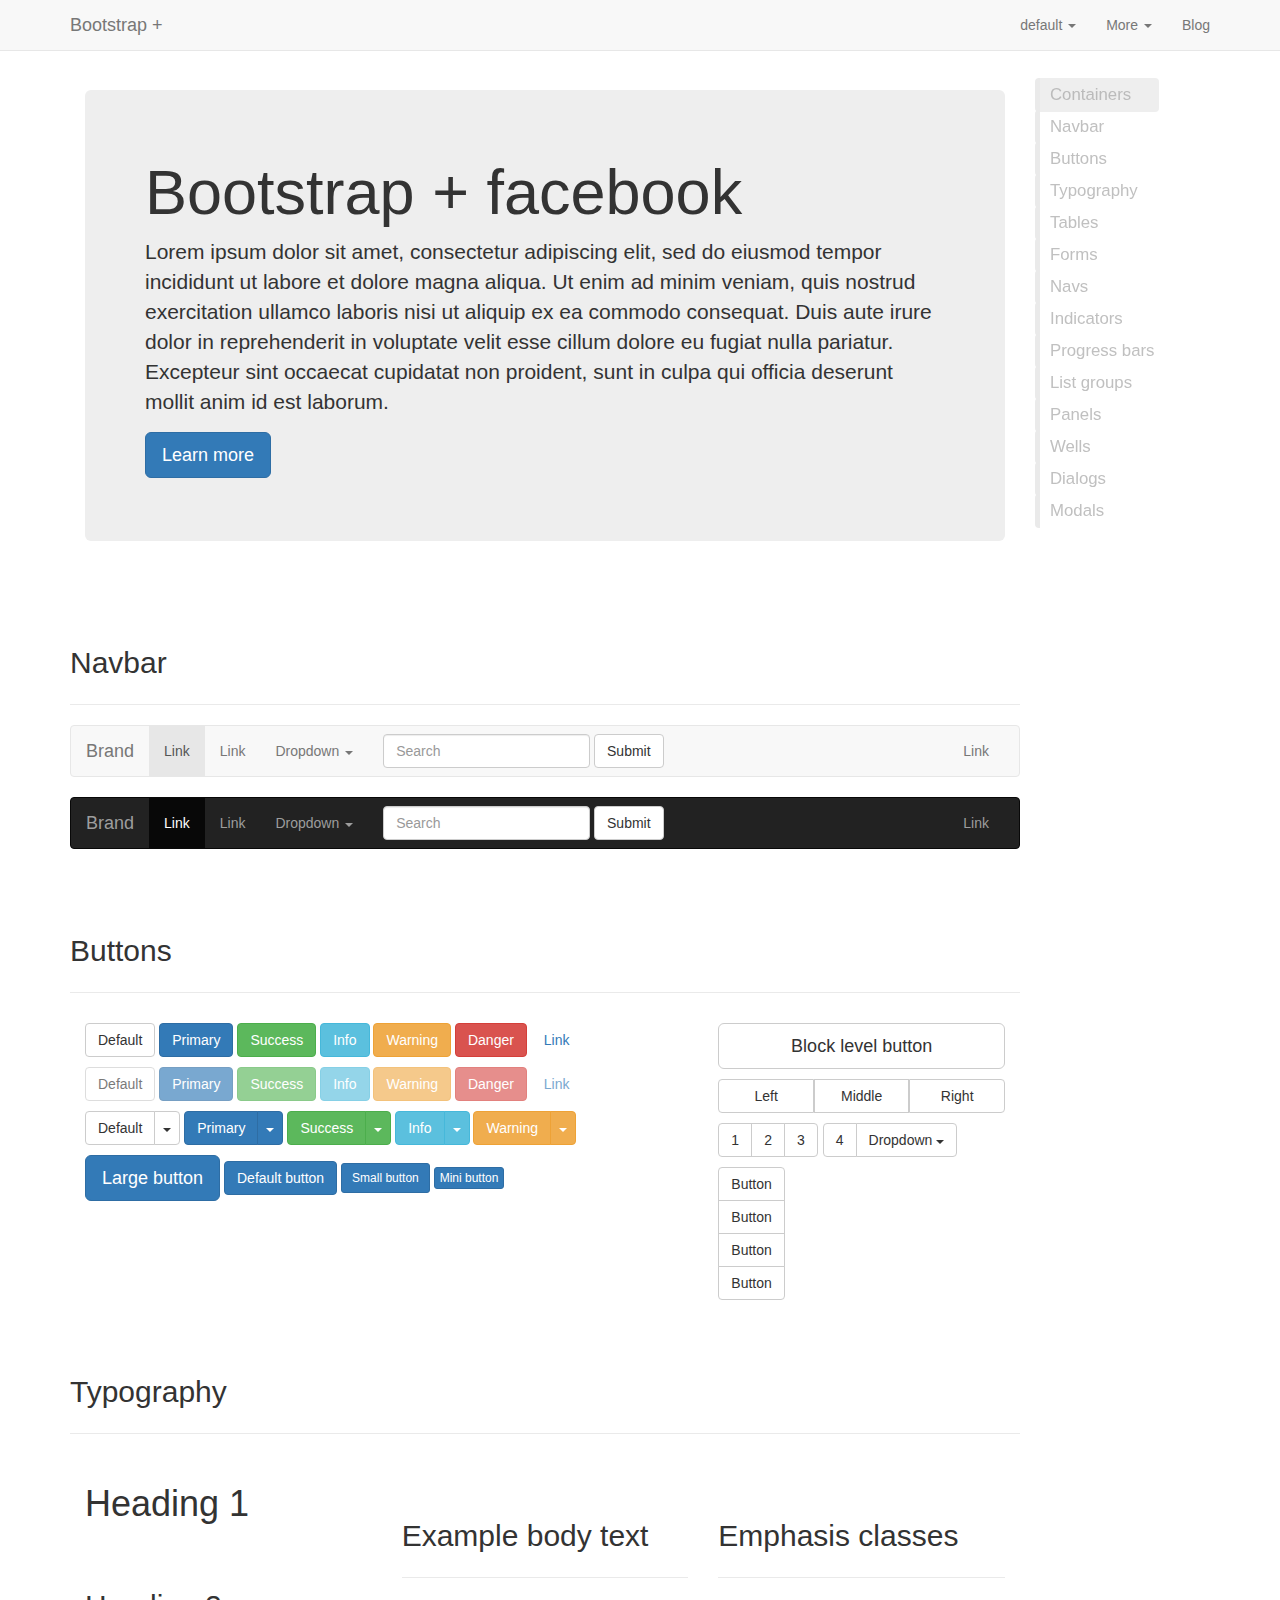
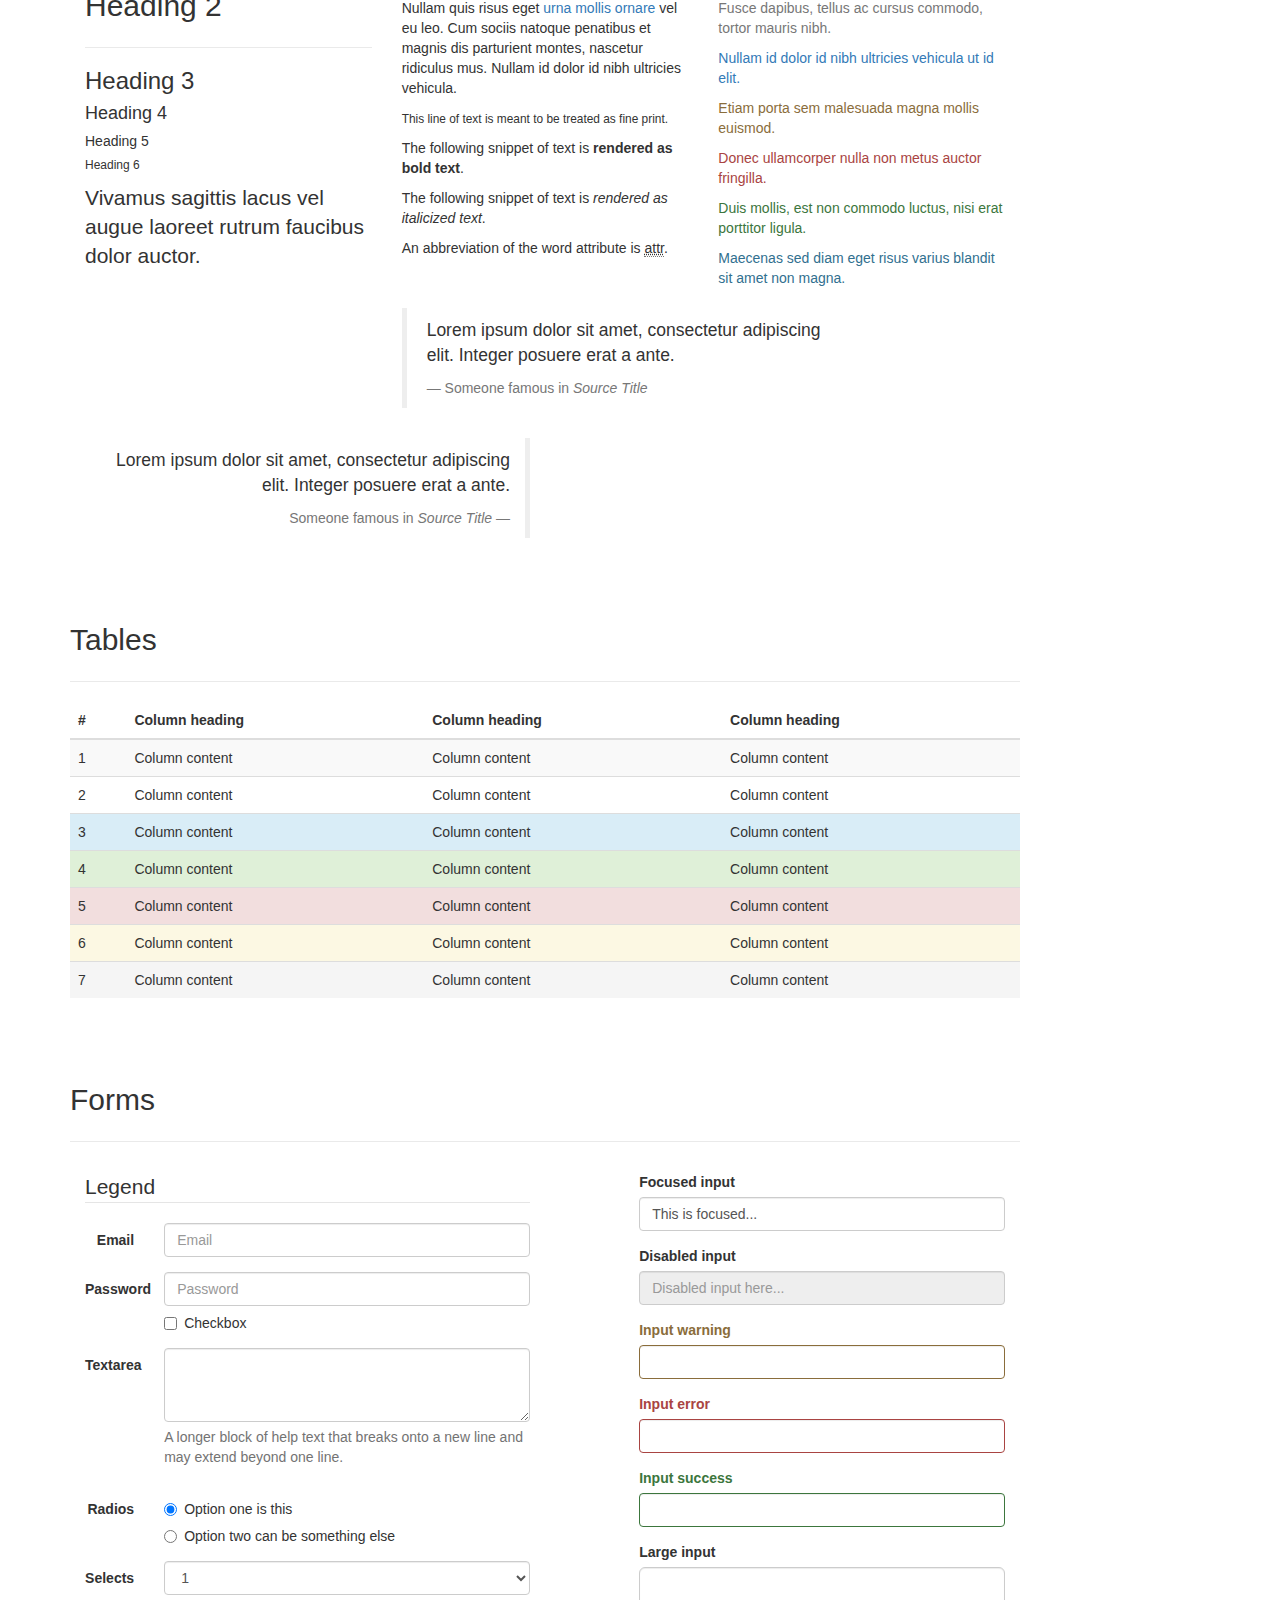
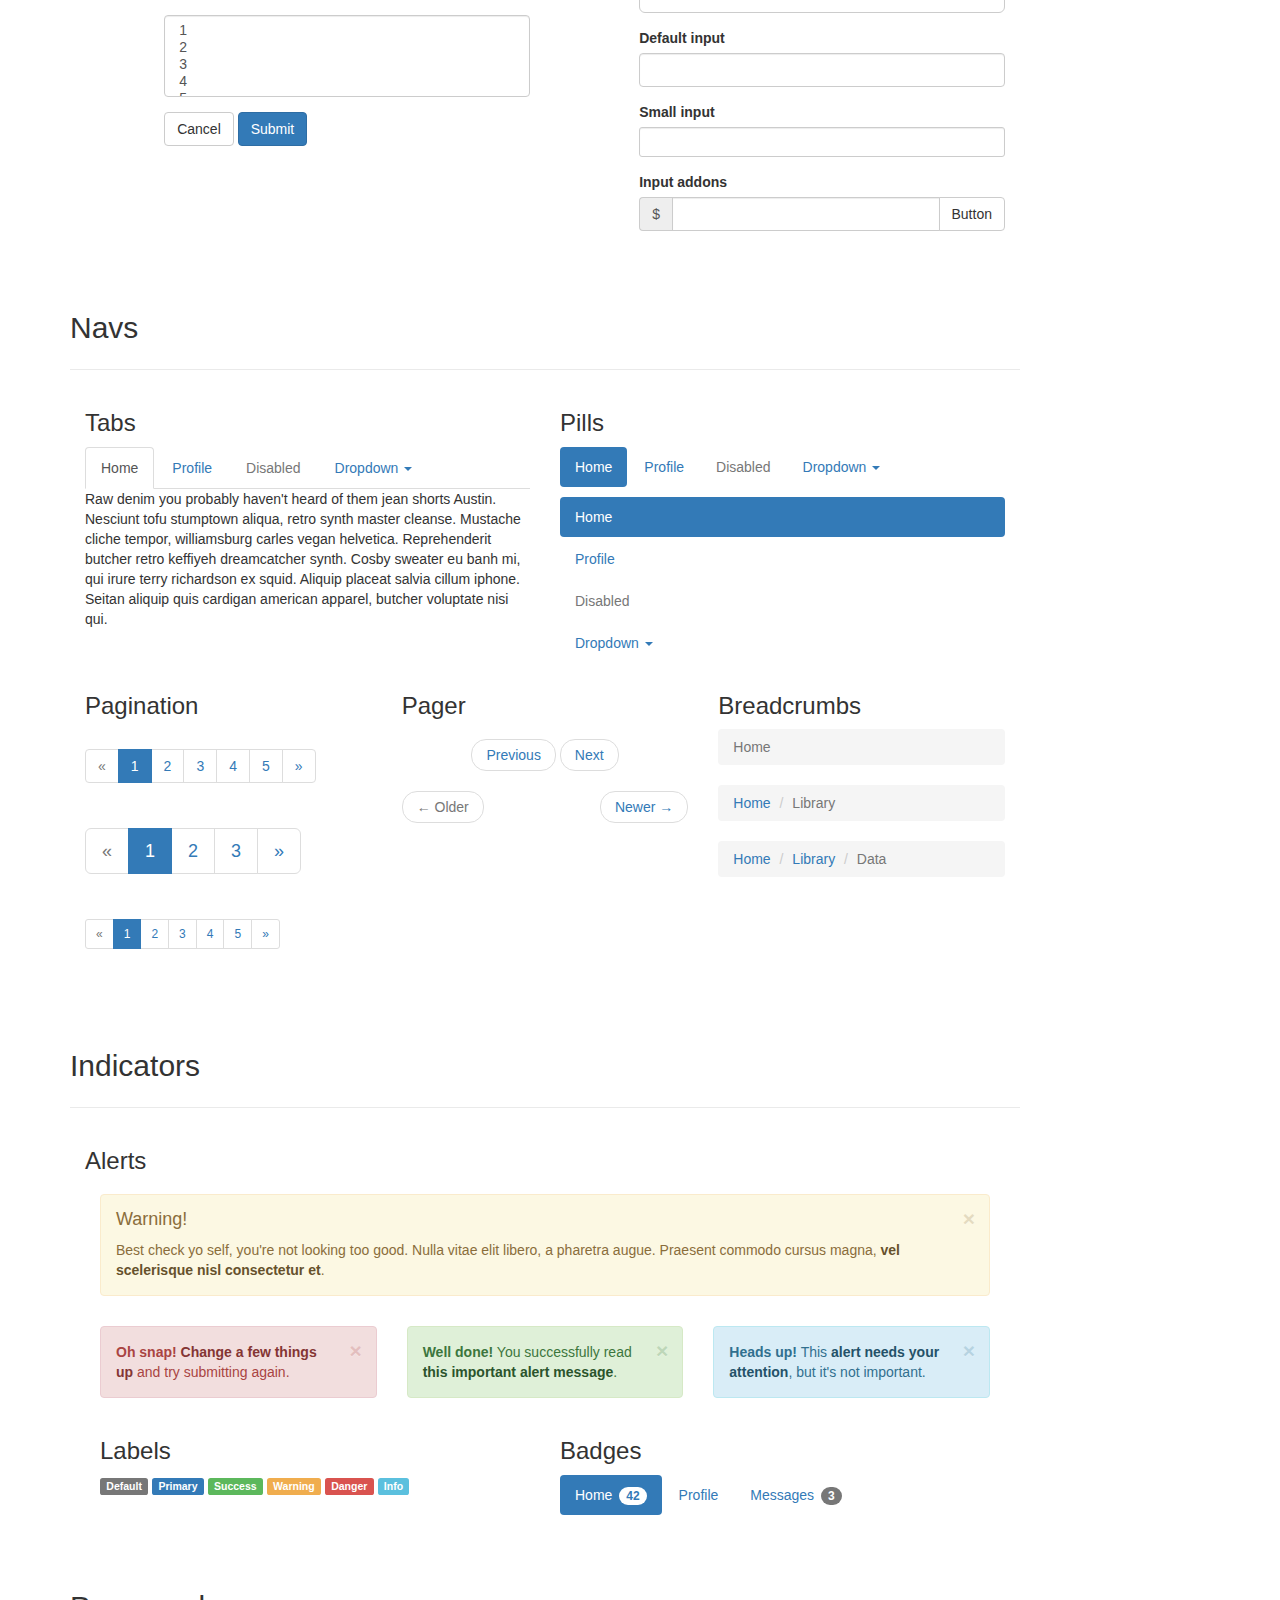
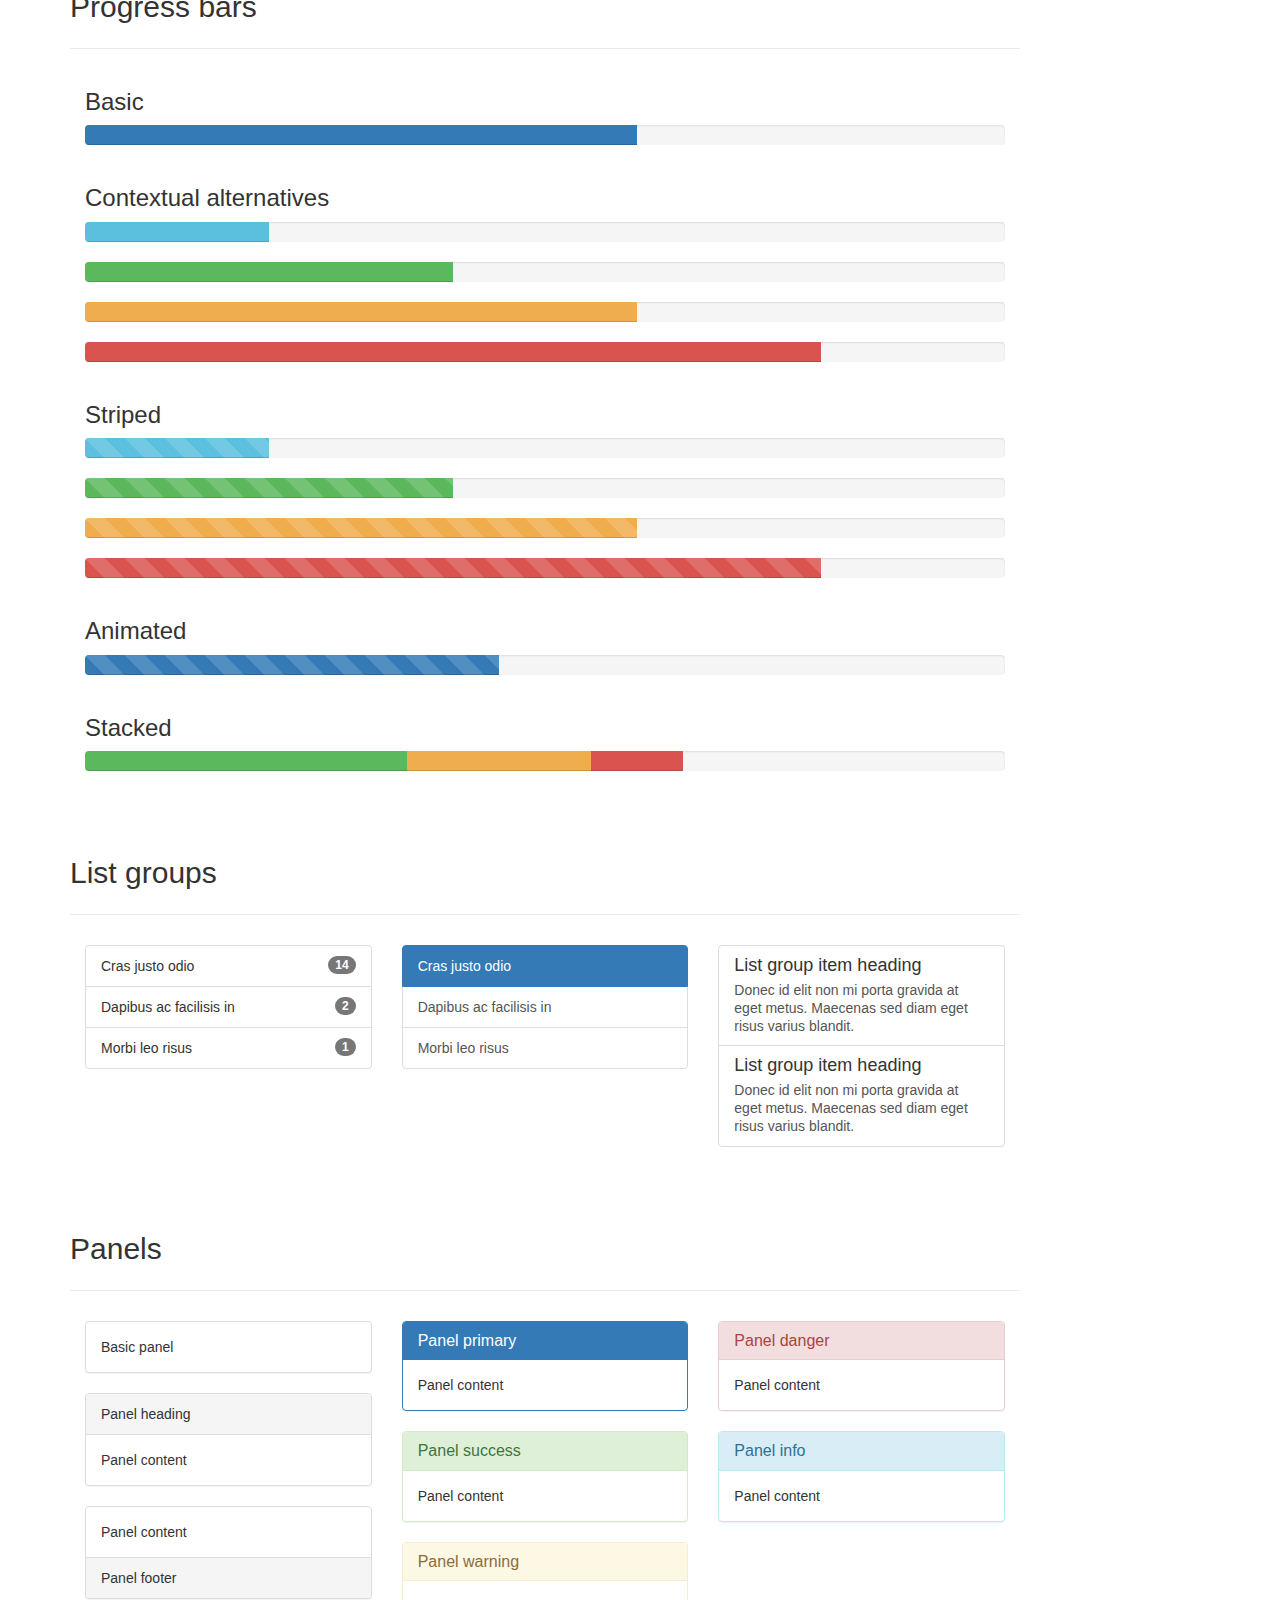
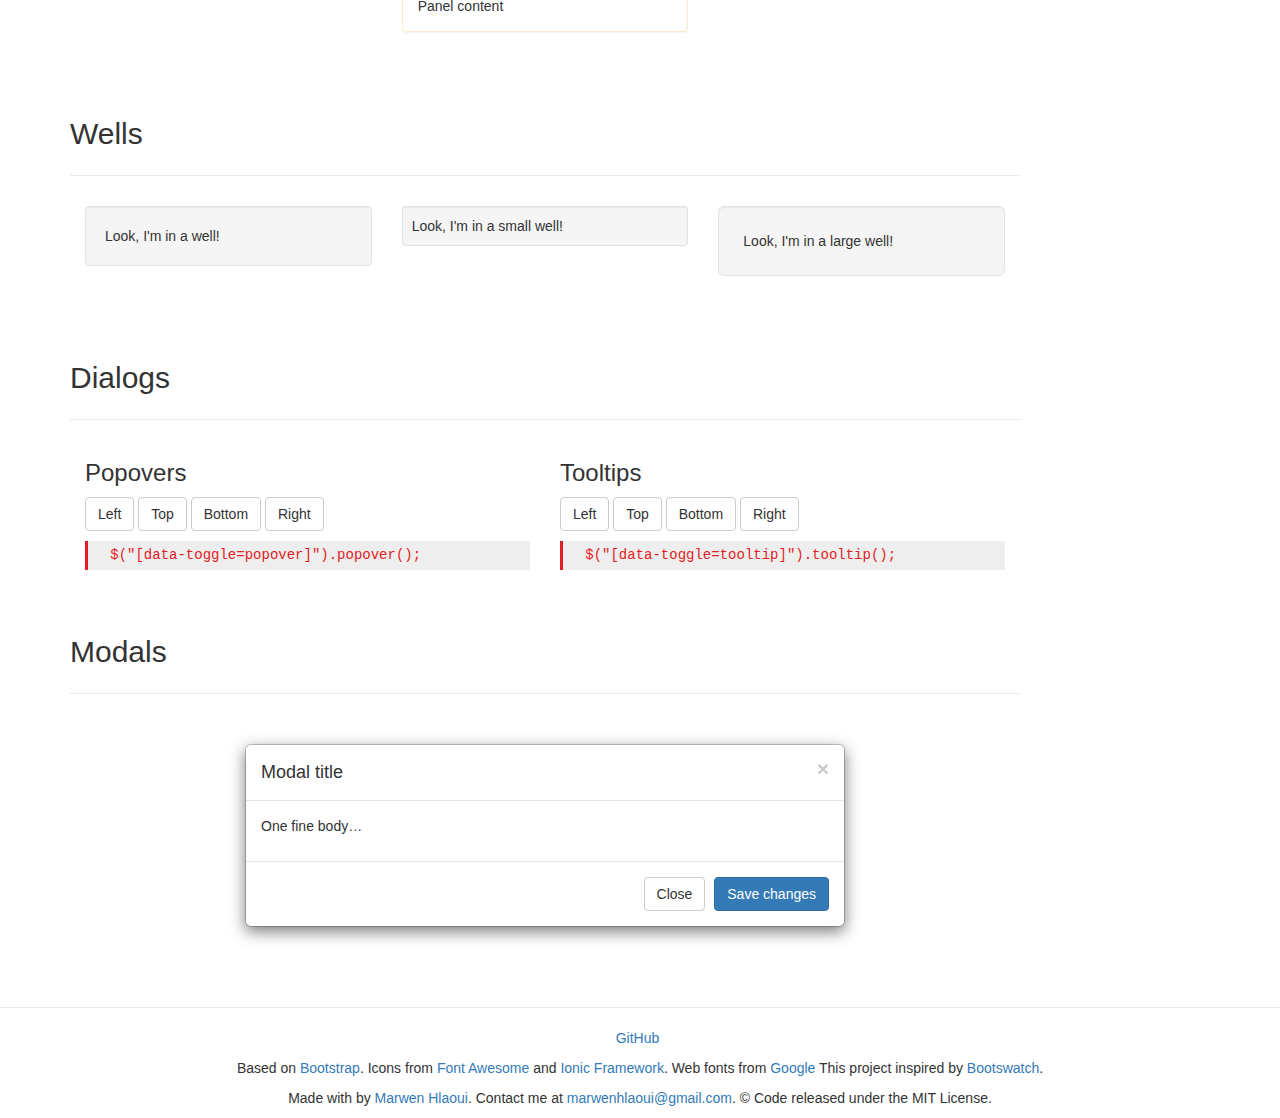
==== default/index.html @ 03a33197 "default bootstrap" ====
<!DOCTYPE html>
<html lang="en">
  <head>
    <meta charset="utf-8">
    <title>Bootstrap + : default</title>
    <meta name="viewport" content="width=device-width, initial-scale=1">
    <meta http-equiv="X-UA-Compatible" content="IE=edge" />
    <link rel="stylesheet" type="text/css" href="http://code.ionicframework.com/ionicons/2.0.1/css/ionicons.min.css"> 
    <link rel="stylesheet" href="css/bootstrap.default.min.css"> 
    <link rel="stylesheet" href="../assets/app.css"> 
  </head>
  <body data-spy="scroll" data-target="#nav-menu" data-offset="20">
    <div class="navbar navbar-default navbar-fixed-top">
      <div class="container">
        <div class="navbar-header">
          <a href="" class="navbar-brand">Bootstrap + </a>
          <button class="navbar-toggle" type="button" data-toggle="collapse" data-target="#navbar-main">
            <span class="icon-bar"></span>
            <span class="icon-bar"></span>
            <span class="icon-bar"></span>
          </button>
        </div>
        <div class="navbar-collapse collapse" id="navbar-main">
          <ul class="nav navbar-nav"> 
          </ul>

          <ul class="nav navbar-nav navbar-right">
            <li class="dropdown">
              <a class="dropdown-toggle" data-toggle="dropdown" href="#" id="download">default <span class="caret"></span></a>
              <ul class="dropdown-menu" aria-labelledby="download">  
                <li><a href="css/bootstrap.default.min.css">bootstrap.min.css</a></li>
                <li><a href="css/bootstrap.default.css">bootstrap.css</a></li>
              </ul>
            </li>
            <li class="dropdown">
              <a class="dropdown-toggle" data-toggle="dropdown" href="#" id="download">More <span class="caret"></span></a>
              <ul class="dropdown-menu" aria-labelledby="download">   
                <li><a href="../default">default</a></li> 
                <li class="divider"></li> 
                <li><a href="../facebook">facebook</a></li> 
              </ul>
            </li>
            <li> <a href="http://blog.marwenhlaoui.me">Blog</a> </li>

          </ul>

        </div>
      </div>
    </div>


    <div class="container" id="container-data">

        <div class="col-md-10">
        
          <div class="content-data">
            
          <section class="row showcode" id="jumbotron">
            <span class="code ion ion-code-working"></span>
            <div class="code-data">
              <div class="jumbotron">
                <h1>Bootstrap + facebook</h1>
                <p>Lorem ipsum dolor sit amet, consectetur adipiscing elit, sed do eiusmod tempor incididunt ut labore et dolore magna aliqua. Ut enim ad minim veniam, quis nostrud exercitation ullamco laboris nisi ut aliquip ex ea commodo consequat. Duis aute irure dolor in reprehenderit in voluptate velit esse cillum dolore eu fugiat nulla pariatur. Excepteur sint occaecat cupidatat non proident, sunt in culpa qui officia deserunt mollit anim id est laborum.</p>
                <p><a class="btn btn-primary btn-lg">Learn more</a></p>
              </div>
            </div>
          </section>
            
          <section class="row" id="navbar">
          <h2>Navbar</h2>
            <div class="showcode">
              <span class="code ion ion-code-working"></span>
                <div class="code-data">
                  <nav class="navbar navbar-default">
                    <div class="container-fluid">
                      <div class="navbar-header">
                        <button type="button" class="navbar-toggle collapsed" data-toggle="collapse" data-target="#bs-example-navbar-collapse-1">
                          <span class="sr-only">Toggle navigation</span>
                          <span class="icon-bar"></span>
                          <span class="icon-bar"></span>
                          <span class="icon-bar"></span>
                        </button>
                        <a class="navbar-brand" href="#">Brand</a>
                      </div>

                      <div class="collapse navbar-collapse" id="bs-example-navbar-collapse-1">
                        <ul class="nav navbar-nav">
                          <li class="active"><a href="#">Link <span class="sr-only">(current)</span></a></li>
                          <li><a href="#">Link</a></li>
                          <li class="dropdown">
                            <a href="#" class="dropdown-toggle" data-toggle="dropdown" role="button" aria-expanded="false">Dropdown <span class="caret"></span></a>
                            <ul class="dropdown-menu" role="menu">
                              <li><a href="#">Action</a></li>
                              <li><a href="#">Another action</a></li>
                              <li><a href="#">Something else here</a></li>
                              <li class="divider"></li>
                              <li><a href="#">Separated link</a></li>
                              <li class="divider"></li>
                              <li><a href="#">One more separated link</a></li>
                            </ul>
                          </li>
                        </ul>
                        <form class="navbar-form navbar-left" role="search">
                          <div class="form-group">
                            <input type="text" class="form-control" placeholder="Search">
                          </div>
                          <button type="submit" class="btn btn-default">Submit</button>
                        </form>
                        <ul class="nav navbar-nav navbar-right">
                          <li><a href="#">Link</a></li>
                        </ul>
                      </div>
                    </div>
                  </nav>
                </div>
            </div>

            <div class="showcode">
              <span class="code ion ion-code-working"></span>
                <div class="code-data">
                <nav class="navbar navbar-inverse">
                <div class="container-fluid">
                  <div class="navbar-header">
                    <button type="button" class="navbar-toggle collapsed" data-toggle="collapse" data-target="#bs-example-navbar-collapse-2">
                      <span class="sr-only">Toggle navigation</span>
                      <span class="icon-bar"></span>
                      <span class="icon-bar"></span>
                      <span class="icon-bar"></span>
                    </button>
                    <a class="navbar-brand" href="#">Brand</a>
                  </div>

                  <div class="collapse navbar-collapse" id="bs-example-navbar-collapse-2">
                    <ul class="nav navbar-nav">
                      <li class="active"><a href="#">Link <span class="sr-only">(current)</span></a></li>
                      <li><a href="#">Link</a></li>
                      <li class="dropdown">
                        <a href="#" class="dropdown-toggle" data-toggle="dropdown" role="button" aria-expanded="false">Dropdown <span class="caret"></span></a>
                        <ul class="dropdown-menu" role="menu">
                          <li><a href="#">Action</a></li>
                          <li><a href="#">Another action</a></li>
                          <li><a href="#">Something else here</a></li>
                          <li class="divider"></li>
                          <li><a href="#">Separated link</a></li>
                          <li class="divider"></li>
                          <li><a href="#">One more separated link</a></li>
                        </ul>
                      </li>
                    </ul>
                    <form class="navbar-form navbar-left" role="search">
                      <div class="form-group">
                        <input type="text" class="form-control" placeholder="Search">
                      </div>
                      <button type="submit" class="btn btn-default">Submit</button>
                    </form>
                    <ul class="nav navbar-nav navbar-right">
                      <li><a href="#">Link</a></li>
                    </ul>
                  </div>
                </div>
              </nav>
              </div>
            </div>

          </section>  
            
          <section class="row" id="btn">
          <h2>Buttons</h2>
            
            
            <div class="col-md-8">
              
              <div class="showcode row">
                <span class="code ion ion-code-working"></span>
                <div class="code-data"> 
                  <a href="#" class="btn btn-default">Default</a>
                  <a href="#" class="btn btn-primary">Primary</a>
                  <a href="#" class="btn btn-success">Success</a>
                  <a href="#" class="btn btn-info">Info</a>
                  <a href="#" class="btn btn-warning">Warning</a>
                  <a href="#" class="btn btn-danger">Danger</a>
                  <a href="#" class="btn btn-link">Link</a>
                </div>
              </div>
              <div class="showcode row">
                <span class="code ion ion-code-working"></span>
                <div class="code-data"> 
                  <a href="#" class="btn btn-default disabled">Default</a>
                  <a href="#" class="btn btn-primary disabled">Primary</a>
                  <a href="#" class="btn btn-success disabled">Success</a>
                  <a href="#" class="btn btn-info disabled">Info</a>
                  <a href="#" class="btn btn-warning disabled">Warning</a>
                  <a href="#" class="btn btn-danger disabled">Danger</a>
                  <a href="#" class="btn btn-link disabled">Link</a>
                </div>
              </div>
              <div class="showcode row">
                <span class="code ion ion-code-working"></span>
                <div class="code-data"> 
                  <div class="btn-group">
                    <a href="#" class="btn btn-default">Default</a>
                    <a href="#" class="btn btn-default dropdown-toggle" data-toggle="dropdown"><span class="caret"></span></a>
                    <ul class="dropdown-menu">
                      <li><a href="#">Action</a></li>
                      <li><a href="#">Another action</a></li>
                      <li><a href="#">Something else here</a></li>
                      <li class="divider"></li>
                      <li><a href="#">Separated link</a></li>
                    </ul>
                  </div>

                  <div class="btn-group">
                    <a href="#" class="btn btn-primary">Primary</a>
                    <a href="#" class="btn btn-primary dropdown-toggle" data-toggle="dropdown"><span class="caret"></span></a>
                    <ul class="dropdown-menu">
                      <li><a href="#">Action</a></li>
                      <li><a href="#">Another action</a></li>
                      <li><a href="#">Something else here</a></li>
                      <li class="divider"></li>
                      <li><a href="#">Separated link</a></li>
                    </ul>
                  </div>

                  <div class="btn-group">
                    <a href="#" class="btn btn-success">Success</a>
                    <a href="#" class="btn btn-success dropdown-toggle" data-toggle="dropdown"><span class="caret"></span></a>
                    <ul class="dropdown-menu">
                      <li><a href="#">Action</a></li>
                      <li><a href="#">Another action</a></li>
                      <li><a href="#">Something else here</a></li>
                      <li class="divider"></li>
                      <li><a href="#">Separated link</a></li>
                    </ul>
                  </div>

                  <div class="btn-group">
                    <a href="#" class="btn btn-info">Info</a>
                    <a href="#" class="btn btn-info dropdown-toggle" data-toggle="dropdown"><span class="caret"></span></a>
                    <ul class="dropdown-menu">
                      <li><a href="#">Action</a></li>
                      <li><a href="#">Another action</a></li>
                      <li><a href="#">Something else here</a></li>
                      <li class="divider"></li>
                      <li><a href="#">Separated link</a></li>
                    </ul>
                  </div>

                  <div class="btn-group">
                    <a href="#" class="btn btn-warning">Warning</a>
                    <a href="#" class="btn btn-warning dropdown-toggle" data-toggle="dropdown"><span class="caret"></span></a>
                    <ul class="dropdown-menu">
                      <li><a href="#">Action</a></li>
                      <li><a href="#">Another action</a></li>
                      <li><a href="#">Something else here</a></li>
                      <li class="divider"></li>
                      <li><a href="#">Separated link</a></li>
                    </ul>
                  </div>
                </div>
              </div>

              
              <div class="showcode row">
                <span class="code ion ion-code-working"></span>
                <div class="code-data"> 
                  <a href="#" class="btn btn-primary btn-lg">Large button</a>
                  <a href="#" class="btn btn-primary">Default button</a>
                  <a href="#" class="btn btn-primary btn-sm">Small button</a>
                  <a href="#" class="btn btn-primary btn-xs">Mini button</a>
                </div>
              </div>

            </div>

            <div class="col-md-4">

              <div class="showcode row">
                <span class="code ion ion-code-working"></span>
                <div class="code-data"> 
                  <a href="#" class="btn btn-default btn-lg btn-block">Block level button</a>
                </div>
              </div>
              <div class="showcode row">
                <span class="code ion ion-code-working"></span>
                <div class="code-data"> 
                  <div class="btn-group btn-group-justified">
                    <a href="#" class="btn btn-default">Left</a>
                    <a href="#" class="btn btn-default">Middle</a>
                    <a href="#" class="btn btn-default">Right</a>
                  </div>
                </div>
              </div>
              <div class="showcode row">
                <span class="code ion ion-code-working"></span>
                <div class="code-data"> 
                  <div class="btn-toolbar">
                    <div class="btn-group">
                      <a href="#" class="btn btn-default">1</a>
                      <a href="#" class="btn btn-default">2</a>
                      <a href="#" class="btn btn-default">3</a> 
                    </div> 

                    <div class="btn-group">
                      <a href="#" class="btn btn-default">4</a>
                      <div class="btn-group">
                        <a href="#" class="btn btn-default dropdown-toggle" data-toggle="dropdown">
                          Dropdown
                          <span class="caret"></span>
                        </a>
                        <ul class="dropdown-menu">
                          <li><a href="#">Dropdown link</a></li>
                          <li><a href="#">Dropdown link</a></li>
                          <li><a href="#">Dropdown link</a></li>
                         </ul>
                      </div>
                    </div>
                  </div>
                </div>
              </div>
              <div class="showcode row">
                <span class="code ion ion-code-working"></span>
                <div class="code-data"> 
                  <div class="btn-group-vertical">
                      <a href="#" class="btn btn-default">Button</a>
                      <a href="#" class="btn btn-default">Button</a>
                      <a href="#" class="btn btn-default">Button</a>
                      <a href="#" class="btn btn-default">Button</a>
                  </div>
                </div>
              </div>

            </div>

          </section>
 
          <section class="row" id="typography">
            <h2>Typography</h2> 

            <div class="col-md-4">

              <div class="showcode row">
                <span class="code ion ion-code-working"></span>
                <div class="code-data"> 
                  <h1>Heading 1</h1>
                  <h2>Heading 2</h2>
                  <h3>Heading 3</h3>
                  <h4>Heading 4</h4>
                  <h5>Heading 5</h5>
                  <h6>Heading 6</h6>
                  <p class="lead">Vivamus sagittis lacus vel augue laoreet rutrum faucibus dolor auctor.</p>
                </div>
              </div>   

            </div>

            <div class="col-md-4">

              <div class="showcode">
                <span class="code ion ion-code-working"></span>
                <div class="code-data"> 
                  <h2>Example body text</h2>
                  <p>Nullam quis risus eget <a href="#">urna mollis ornare</a> vel eu leo. Cum sociis natoque penatibus et magnis dis parturient montes, nascetur ridiculus mus. Nullam id dolor id nibh ultricies vehicula.</p>
                  <p><small>This line of text is meant to be treated as fine print.</small></p>
                  <p>The following snippet of text is <strong>rendered as bold text</strong>.</p>
                  <p>The following snippet of text is <em>rendered as italicized text</em>.</p>
                  <p>An abbreviation of the word attribute is <abbr title="attribute">attr</abbr>.</p>
                </div>
              </div>   

            </div>

            <div class="col-md-4">

              <div class="showcode">
                <span class="code ion ion-code-working"></span>
                <div class="code-data"> 
                  <h2>Emphasis classes</h2>
                  <p class="text-muted">Fusce dapibus, tellus ac cursus commodo, tortor mauris nibh.</p>
                  <p class="text-primary">Nullam id dolor id nibh ultricies vehicula ut id elit.</p>
                  <p class="text-warning">Etiam porta sem malesuada magna mollis euismod.</p>
                  <p class="text-danger">Donec ullamcorper nulla non metus auctor fringilla.</p>
                  <p class="text-success">Duis mollis, est non commodo luctus, nisi erat porttitor ligula.</p>
                  <p class="text-info">Maecenas sed diam eget risus varius blandit sit amet non magna.</p>
                </div>
              </div>   

            </div>

            <div class="col-md-6">

              <div class="showcode">
                <span class="code ion ion-code-working"></span>
                <div class="code-data"> 
                  <blockquote>
                    <p>Lorem ipsum dolor sit amet, consectetur adipiscing elit. Integer posuere erat a ante.</p>
                    <small>Someone famous in <cite title="Source Title">Source Title</cite></small>
                  </blockquote>
                </div>
              </div>   

            </div>

            <div class="col-md-6">

              <div class="showcode">
                <span class="code ion ion-code-working"></span>
                <div class="code-data"> 
                  <blockquote class="blockquote-reverse">
                    <p>Lorem ipsum dolor sit amet, consectetur adipiscing elit. Integer posuere erat a ante.</p>
                    <small>Someone famous in <cite title="Source Title">Source Title</cite></small>
                  </blockquote>
                </div>
              </div>   

            </div>


          </section>
 
          <section class="row" id="table">  
            <h2>Tables</h2>  
              <div class="showcode ">
                <span class="code ion ion-code-working"></span>
                <div class="code-data"> 
                  <table class="table table-striped table-hover ">
                    <thead>
                      <tr>
                        <th>#</th>
                        <th>Column heading</th>
                        <th>Column heading</th>
                        <th>Column heading</th>
                      </tr>
                    </thead>
                    <tbody>
                      <tr>
                        <td>1</td>
                        <td>Column content</td>
                        <td>Column content</td>
                        <td>Column content</td>
                      </tr>
                      <tr>
                        <td>2</td>
                        <td>Column content</td>
                        <td>Column content</td>
                        <td>Column content</td>
                      </tr>
                      <tr class="info">
                        <td>3</td>
                        <td>Column content</td>
                        <td>Column content</td>
                        <td>Column content</td>
                      </tr>
                      <tr class="success">
                        <td>4</td>
                        <td>Column content</td>
                        <td>Column content</td>
                        <td>Column content</td>
                      </tr>
                      <tr class="danger">
                        <td>5</td>
                        <td>Column content</td>
                        <td>Column content</td>
                        <td>Column content</td>
                      </tr>
                      <tr class="warning">
                        <td>6</td>
                        <td>Column content</td>
                        <td>Column content</td>
                        <td>Column content</td>
                      </tr>
                      <tr class="active">
                        <td>7</td>
                        <td>Column content</td>
                        <td>Column content</td>
                        <td>Column content</td>
                      </tr>
                    </tbody>
                  </table> 
                </div>
              </div>    

 
          </section>
 
          <section class="row" id="form">  
            <h2>Forms</h2> 

              <div class="col-md-6">
                <div class="showcode">
                  <span class="code ion ion-code-working"></span>
                  <div class="code-data"> 
                      <form class="form-horizontal">
                        <fieldset>
                          <legend>Legend</legend>
                          <div class="form-group">
                            <label for="inputEmail" class="col-lg-2 control-label">Email</label>
                            <div class="col-lg-10">
                              <input type="text" class="form-control" id="inputEmail" placeholder="Email">
                            </div>
                          </div>
                          <div class="form-group">
                            <label for="inputPassword" class="col-lg-2 control-label">Password</label>
                            <div class="col-lg-10">
                              <input type="password" class="form-control" id="inputPassword" placeholder="Password">
                              <div class="checkbox">
                                <label>
                                  <input type="checkbox"> Checkbox
                                </label>
                              </div>
                            </div>
                          </div>
                          <div class="form-group">
                            <label for="textArea" class="col-lg-2 control-label">Textarea</label>
                            <div class="col-lg-10">
                              <textarea class="form-control" rows="3" id="textArea"></textarea>
                              <span class="help-block">A longer block of help text that breaks onto a new line and may extend beyond one line.</span>
                            </div>
                          </div>
                          <div class="form-group">
                            <label class="col-lg-2 control-label">Radios</label>
                            <div class="col-lg-10">
                              <div class="radio">
                                <label>
                                  <input type="radio" name="optionsRadios" id="optionsRadios1" value="option1" checked="">
                                  Option one is this
                                </label>
                              </div>
                              <div class="radio">
                                <label>
                                  <input type="radio" name="optionsRadios" id="optionsRadios2" value="option2">
                                  Option two can be something else
                                </label>
                              </div>
                            </div>
                          </div>
                          <div class="form-group">
                            <label for="select" class="col-lg-2 control-label">Selects</label>
                            <div class="col-lg-10">
                              <select class="form-control" id="select">
                                <option>1</option>
                                <option>2</option>
                                <option>3</option>
                                <option>4</option>
                                <option>5</option>
                              </select>
                              <br>
                              <select multiple="" class="form-control">
                                <option>1</option>
                                <option>2</option>
                                <option>3</option>
                                <option>4</option>
                                <option>5</option>
                              </select>
                            </div>
                          </div>
                          <div class="form-group">
                            <div class="col-lg-10 col-lg-offset-2">
                              <button type="reset" class="btn btn-default">Cancel</button>
                              <button type="submit" class="btn btn-primary">Submit</button>
                            </div>
                          </div>
                        </fieldset>
                      </form>
                  </div>
                </div> 
              </div> 

              <div class="col-md-5 col-md-offset-1">

                <div class="showcode">
                  <span class="code ion ion-code-working"></span>
                  <div class="code-data"> 
                    <div class="form-group">
                      <label class="control-label" for="focusedInput">Focused input</label>
                      <input class="form-control" id="focusedInput" type="text" value="This is focused...">
                    </div>

                    <div class="form-group">
                      <label class="control-label" for="disabledInput">Disabled input</label>
                      <input class="form-control" id="disabledInput" type="text" placeholder="Disabled input here..." disabled="">
                    </div>

                    <div class="form-group has-warning">
                      <label class="control-label" for="inputWarning">Input warning</label>
                      <input type="text" class="form-control" id="inputWarning">
                    </div>

                    <div class="form-group has-error">
                      <label class="control-label" for="inputError">Input error</label>
                      <input type="text" class="form-control" id="inputError">
                    </div>

                    <div class="form-group has-success">
                      <label class="control-label" for="inputSuccess">Input success</label>
                      <input type="text" class="form-control" id="inputSuccess">
                    </div>

                    <div class="form-group">
                      <label class="control-label" for="inputLarge">Large input</label>
                      <input class="form-control input-lg" type="text" id="inputLarge">
                    </div>

                    <div class="form-group">
                      <label class="control-label" for="inputDefault">Default input</label>
                      <input type="text" class="form-control" id="inputDefault">
                    </div>

                    <div class="form-group">
                      <label class="control-label" for="inputSmall">Small input</label>
                      <input class="form-control input-sm" type="text" id="inputSmall">
                    </div>

                    <div class="form-group">
                      <label class="control-label">Input addons</label>
                      <div class="input-group">
                        <span class="input-group-addon">$</span>
                        <input type="text" class="form-control">
                        <span class="input-group-btn">
                          <button class="btn btn-default" type="button">Button</button>
                        </span>
                      </div>
                    </div>
                  </div>
                </div> 
              </div>   

 
          </section>
 
          <section class="row" id="navs">  
            <h2>Navs</h2>  
              <div class="col-md-6">
                <h3>Tabs</h3>
                <div class="showcode">
                  <span class="code ion ion-code-working"></span>
                  <div class="code-data"> 
                    
                    <ul class="nav nav-tabs">
                      <li class="active"><a href="#home" data-toggle="tab">Home</a></li>
                      <li><a href="#profile" data-toggle="tab">Profile</a></li>
                      <li class="disabled"><a>Disabled</a></li>
                      <li class="dropdown">
                        <a class="dropdown-toggle" data-toggle="dropdown" href="#">
                          Dropdown <span class="caret"></span>
                        </a>
                        <ul class="dropdown-menu">
                          <li><a href="#dropdown1" data-toggle="tab">Action</a></li>
                          <li class="divider"></li>
                          <li><a href="#dropdown2" data-toggle="tab">Another action</a></li>
                        </ul>
                      </li>
                    </ul>
                    <div id="myTabContent" class="tab-content">
                      <div class="tab-pane fade active in" id="home">
                        <p>Raw denim you probably haven't heard of them jean shorts Austin. Nesciunt tofu stumptown aliqua, retro synth master cleanse. Mustache cliche tempor, williamsburg carles vegan helvetica. Reprehenderit butcher retro keffiyeh dreamcatcher synth. Cosby sweater eu banh mi, qui irure terry richardson ex squid. Aliquip placeat salvia cillum iphone. Seitan aliquip quis cardigan american apparel, butcher voluptate nisi qui.</p>
                      </div>
                      <div class="tab-pane fade" id="profile">
                        <p>Food truck fixie locavore, accusamus mcsweeney's marfa nulla single-origin coffee squid. Exercitation +1 labore velit, blog sartorial PBR leggings next level wes anderson artisan four loko farm-to-table craft beer twee. Qui photo booth letterpress, commodo enim craft beer mlkshk aliquip jean shorts ullamco ad vinyl cillum PBR. Homo nostrud organic, assumenda labore aesthetic magna delectus mollit.</p>
                      </div>
                      <div class="tab-pane fade" id="dropdown1">
                        <p>Etsy mixtape wayfarers, ethical wes anderson tofu before they sold out mcsweeney's organic lomo retro fanny pack lo-fi farm-to-table readymade. Messenger bag gentrify pitchfork tattooed craft beer, iphone skateboard locavore carles etsy salvia banksy hoodie helvetica. DIY synth PBR banksy irony. Leggings gentrify squid 8-bit cred pitchfork.</p>
                      </div>
                      <div class="tab-pane fade" id="dropdown2">
                        <p>Trust fund seitan letterpress, keytar raw denim keffiyeh etsy art party before they sold out master cleanse gluten-free squid scenester freegan cosby sweater. Fanny pack portland seitan DIY, art party locavore wolf cliche high life echo park Austin. Cred vinyl keffiyeh DIY salvia PBR, banh mi before they sold out farm-to-table VHS viral locavore cosby sweater.</p>
                      </div>
                    </div>

                  </div>
                </div> 
              </div> 

              <div class="col-md-6">
                <h3>Pills</h3>

                <div class="showcode">
                  <span class="code ion ion-code-working"></span>
                  <div class="code-data"> 
                  
                    <ul class="nav nav-pills">
                      <li class="active"><a href="#">Home</a></li>
                      <li><a href="#">Profile</a></li>
                      <li class="disabled"><a href="#">Disabled</a></li>
                      <li class="dropdown">
                        <a class="dropdown-toggle" data-toggle="dropdown" href="#">
                          Dropdown <span class="caret"></span>
                        </a>
                        <ul class="dropdown-menu">
                          <li><a href="#">Action</a></li>
                          <li><a href="#">Another action</a></li>
                          <li><a href="#">Something else here</a></li>
                          <li class="divider"></li>
                          <li><a href="#">Separated link</a></li>
                        </ul>
                      </li>
                    </ul>

                  </div>
                </div> 

                <div class="showcode">
                  <span class="code ion ion-code-working"></span>
                  <div class="code-data"> 
                    
                    <ul class="nav nav-pills nav-stacked">
                      <li class="active"><a href="#">Home</a></li>
                      <li><a href="#">Profile</a></li>
                      <li class="disabled"><a href="#">Disabled</a></li>
                      <li class="dropdown">
                        <a class="dropdown-toggle" data-toggle="dropdown" href="#">
                          Dropdown <span class="caret"></span>
                        </a>
                        <ul class="dropdown-menu">
                          <li><a href="#">Action</a></li>
                          <li><a href="#">Another action</a></li>
                          <li><a href="#">Something else here</a></li>
                          <li class="divider"></li>
                          <li><a href="#">Separated link</a></li>
                        </ul>
                      </li>
                    </ul>

                  </div>
                </div> 

              </div>  

              <div class="col-md-4">
                  <h3>Pagination</h3>
                <div class="showcode">
                  <span class="code ion ion-code-working"></span>
                  <div class="code-data"> 
                    <ul class="pagination">
                      <li class="disabled"><a href="#">&laquo;</a></li>
                      <li class="active"><a href="#">1</a></li>
                      <li><a href="#">2</a></li>
                      <li><a href="#">3</a></li>
                      <li><a href="#">4</a></li>
                      <li><a href="#">5</a></li>
                      <li><a href="#">&raquo;</a></li>
                    </ul>

                    <ul class="pagination pagination-lg">
                      <li class="disabled"><a href="#">&laquo;</a></li>
                      <li class="active"><a href="#">1</a></li>
                      <li><a href="#">2</a></li>
                      <li><a href="#">3</a></li>
                      <li><a href="#">&raquo;</a></li>
                    </ul>

                    <ul class="pagination pagination-sm">
                      <li class="disabled"><a href="#">&laquo;</a></li>
                      <li class="active"><a href="#">1</a></li>
                      <li><a href="#">2</a></li>
                      <li><a href="#">3</a></li>
                      <li><a href="#">4</a></li>
                      <li><a href="#">5</a></li>
                      <li><a href="#">&raquo;</a></li>
                    </ul>

                  </div>
                </div> 
              </div> 

              <div class="col-md-4">
                  <h3>Pager</h3>
                <div class="showcode">
                  <span class="code ion ion-code-working"></span>
                  <div class="code-data">
                      <ul class="pager">
                        <li><a href="#">Previous</a></li>
                        <li><a href="#">Next</a></li>
                      </ul>

                      <ul class="pager">
                        <li class="previous disabled"><a href="#">&larr; Older</a></li>
                        <li class="next"><a href="#">Newer &rarr;</a></li>
                      </ul> 
                  </div>
                </div> 
              </div> 

              <div class="col-md-4">
                  <h3>Breadcrumbs</h3>
                <div class="showcode">
                  <span class="code ion ion-code-working"></span>
                  <div class="code-data">
                    <ul class="breadcrumb">
                      <li class="active">Home</li>
                    </ul>

                    <ul class="breadcrumb">
                      <li><a href="#">Home</a></li>
                      <li class="active">Library</li>
                    </ul>

                    <ul class="breadcrumb">
                      <li><a href="#">Home</a></li>
                      <li><a href="#">Library</a></li>
                      <li class="active">Data</li>
                    </ul>
                  </div>
                </div> 
              </div>   

 
          </section>
 
          <section class="row" id="indicators">  
            <h2>Indicators</h2>

              <div class="col-md-12">
                <h3>Alerts</h3>

                <div class="col-md-12"> 
                  <div class="showcode">
                    <span class="code ion ion-code-working"></span>
                    <div class="code-data">
                      <div class="alert alert-dismissible alert-warning">
                        <button type="button" class="close" data-dismiss="alert">&times;</button>
                        <h4>Warning!</h4>
                        <p>Best check yo self, you're not looking too good. Nulla vitae elit libero, a pharetra augue. Praesent commodo cursus magna, <a href="#" class="alert-link">vel scelerisque nisl consectetur et</a>.</p>
                      </div>
                    </div>
                  </div> 
                </div>


                <div class="col-md-4"> 
                  <div class="showcode">
                    <span class="code ion ion-code-working"></span>
                    <div class="code-data">
                      <div class="alert alert-dismissible alert-danger">
                        <button type="button" class="close" data-dismiss="alert">&times;</button>
                        <strong>Oh snap!</strong> <a href="#" class="alert-link">Change a few things up</a> and try submitting again.
                      </div>
                    </div>
                  </div> 
                </div>


                <div class="col-md-4"> 
                  <div class="showcode">
                    <span class="code ion ion-code-working"></span>
                    <div class="code-data">
                      <div class="alert alert-dismissible alert-success">
                        <button type="button" class="close" data-dismiss="alert">&times;</button>
                        <strong>Well done!</strong> You successfully read <a href="#" class="alert-link">this important alert message</a>.
                      </div>
                    </div>
                  </div> 
                </div>


                <div class="col-md-4"> 
                  <div class="showcode">
                    <span class="code ion ion-code-working"></span>
                    <div class="code-data">
                      <div class="alert alert-dismissible alert-info">
                        <button type="button" class="close" data-dismiss="alert">&times;</button>
                        <strong>Heads up!</strong> This <a href="#" class="alert-link">alert needs your attention</a>, but it's not important.
                      </div>
                    </div>
                  </div> 
                </div>


                <div class="col-md-6">
                  <h3>Labels</h3> 
                  <div class="showcode">
                    <span class="code ion ion-code-working"></span>
                    <div class="code-data">
                      <span class="label label-default">Default</span>
                      <span class="label label-primary">Primary</span>
                      <span class="label label-success">Success</span>
                      <span class="label label-warning">Warning</span>
                      <span class="label label-danger">Danger</span>
                      <span class="label label-info">Info</span>
                    </div>
                  </div> 
                </div>

                <div class="col-md-6">
                  <h3>Badges</h3> 
                  <div class="showcode">
                    <span class="code ion ion-code-working"></span>
                    <div class="code-data">
                      <ul class="nav nav-pills">
                        <li class="active"><a href="#">Home <span class="badge">42</span></a></li>
                        <li><a href="#">Profile <span class="badge"></span></a></li>
                        <li><a href="#">Messages <span class="badge">3</span></a></li>
                      </ul>  
                    </div>
                  </div> 
                </div>

              </div>   

 
          </section>
 
          <section class="row" id="progress">  
            <h2>Progress bars</h2> 

              <div class="col-md-12">
                <h3>Basic</h3>
                <div class="showcode">
                  <span class="code ion ion-code-working"></span>
                  <div class="code-data">
                    <div class="progress">
                      <div class="progress-bar" style="width: 60%;"></div>
                    </div>
                  </div>
                </div> 
              </div> 

              <div class="col-md-12">
                <h3>Contextual alternatives</h3>
                <div class="showcode">
                  <span class="code ion ion-code-working"></span>
                  <div class="code-data">
                    <div class="progress">
                      <div class="progress-bar progress-bar-info" style="width: 20%"></div>
                    </div>

                    <div class="progress">
                      <div class="progress-bar progress-bar-success" style="width: 40%"></div>
                    </div>

                    <div class="progress">
                      <div class="progress-bar progress-bar-warning" style="width: 60%"></div>
                    </div>

                    <div class="progress">
                      <div class="progress-bar progress-bar-danger" style="width: 80%"></div>
                    </div>
                  </div>
                </div> 
              </div> 

              <div class="col-md-12">
                <h3>Striped</h3>
                <div class="showcode">
                  <span class="code ion ion-code-working"></span>
                  <div class="code-data">
                    <div class="progress progress-striped">
                      <div class="progress-bar progress-bar-info" style="width: 20%"></div>
                    </div>

                    <div class="progress progress-striped">
                      <div class="progress-bar progress-bar-success" style="width: 40%"></div>
                    </div>

                    <div class="progress progress-striped">
                      <div class="progress-bar progress-bar-warning" style="width: 60%"></div>
                    </div>

                    <div class="progress progress-striped">
                      <div class="progress-bar progress-bar-danger" style="width: 80%"></div>
                    </div>
                  </div>
                </div> 
              </div> 

              <div class="col-md-12">
                <h3>Animated</h3>
                <div class="showcode">
                  <span class="code ion ion-code-working"></span>
                  <div class="code-data">
                    <div class="progress progress-striped active">
                      <div class="progress-bar" style="width: 45%"></div>
                    </div>
                  </div>
                </div> 
              </div> 

              <div class="col-md-12">
                <h3>Stacked</h3>
                <div class="showcode">
                  <span class="code ion ion-code-working"></span>
                  <div class="code-data">
                    <div class="progress">
                      <div class="progress-bar progress-bar-success" style="width: 35%"></div>
                      <div class="progress-bar progress-bar-warning" style="width: 20%"></div>
                      <div class="progress-bar progress-bar-danger" style="width: 10%"></div>
                    </div>
                  </div>
                </div> 
              </div>    

 
          </section>
 
          <section class="row" id="list-groups">  
            <h2>List groups</h2> 
             
              <div class="col-md-4">
                <div class="showcode">
                  <span class="code ion ion-code-working"></span>
                  <div class="code-data">
                    <ul class="list-group">
                      <li class="list-group-item">
                        <span class="badge">14</span>
                        Cras justo odio
                      </li>
                      <li class="list-group-item">
                        <span class="badge">2</span>
                        Dapibus ac facilisis in
                      </li>
                      <li class="list-group-item">
                        <span class="badge">1</span>
                        Morbi leo risus
                      </li>
                    </ul>
                  </div>
                </div> 
              </div> 
             
              <div class="col-md-4">
                <div class="showcode">
                  <span class="code ion ion-code-working"></span>
                  <div class="code-data">
                    <div class="list-group">
                      <a href="#" class="list-group-item active">
                        Cras justo odio
                      </a>
                      <a href="#" class="list-group-item">Dapibus ac facilisis in
                      </a>
                      <a href="#" class="list-group-item">Morbi leo risus
                      </a>
                    </div>
                  </div>
                </div> 
              </div> 

              <div class="col-md-4">
                <div class="showcode">
                  <span class="code ion ion-code-working"></span>
                  <div class="code-data">
                    <div class="list-group">
                      <a href="#" class="list-group-item">
                        <h4 class="list-group-item-heading">List group item heading</h4>
                        <p class="list-group-item-text">Donec id elit non mi porta gravida at eget metus. Maecenas sed diam eget risus varius blandit.</p>
                      </a>
                      <a href="#" class="list-group-item">
                        <h4 class="list-group-item-heading">List group item heading</h4>
                        <p class="list-group-item-text">Donec id elit non mi porta gravida at eget metus. Maecenas sed diam eget risus varius blandit.</p>
                      </a>
                    </div>
                  </div>
                </div> 
              </div>   

 
          </section>
 
          <section class="row" id="panels">  
            <h2>Panels</h2>  
              <div class="col-md-4">
                <div class="showcode">
                  <span class="code ion ion-code-working"></span>
                  <div class="code-data">
                    <div class="panel panel-default">
                      <div class="panel-body">
                        Basic panel
                      </div>
                    </div>

                    <div class="panel panel-default">
                      <div class="panel-heading">Panel heading</div>
                      <div class="panel-body">
                        Panel content
                      </div>
                    </div>

                    <div class="panel panel-default">
                      <div class="panel-body">
                        Panel content
                      </div>
                      <div class="panel-footer">Panel footer</div>
                    </div>
                  </div>
                </div> 
              </div> 

              <div class="col-md-4">
                <div class="showcode">
                  <span class="code ion ion-code-working"></span>
                  <div class="code-data">
                  <div class="panel panel-primary">
                    <div class="panel-heading">
                      <h3 class="panel-title">Panel primary</h3>
                    </div>
                    <div class="panel-body">
                      Panel content
                    </div>
                  </div>

                  <div class="panel panel-success">
                    <div class="panel-heading">
                      <h3 class="panel-title">Panel success</h3>
                    </div>
                    <div class="panel-body">
                      Panel content
                    </div>
                  </div>

                  <div class="panel panel-warning">
                    <div class="panel-heading">
                      <h3 class="panel-title">Panel warning</h3>
                    </div>
                    <div class="panel-body">
                      Panel content
                    </div>
                  </div>
                  </div>
                </div> 
              </div>  

              <div class="col-md-4">
                <div class="showcode">
                  <span class="code ion ion-code-working"></span>
                  <div class="code-data">
                    <div class="panel panel-danger">
                      <div class="panel-heading">
                        <h3 class="panel-title">Panel danger</h3>
                      </div>
                      <div class="panel-body">
                        Panel content
                      </div>
                    </div>

                    <div class="panel panel-info">
                      <div class="panel-heading">
                        <h3 class="panel-title">Panel info</h3>
                      </div>
                      <div class="panel-body">
                        Panel content
                      </div>
                    </div>
                  </div>
                </div> 
              </div>   

 
          </section>
 
          <section class="row" id="wells">  
            <h2>Wells</h2>  
              <div class="col-md-4">
                <div class="showcode">
                  <span class="code ion ion-code-working"></span>
                  <div class="code-data">
                    <div class="well">
                      Look, I'm in a well!
                    </div>
                  </div>
                </div> 
              </div> 
              <div class="col-md-4">
                <div class="showcode">
                  <span class="code ion ion-code-working"></span>
                  <div class="code-data">
                    <div class="well well-sm">
                      Look, I'm in a small well!
                    </div>
                  </div>
                </div> 
              </div> 
              <div class="col-md-4">
                <div class="showcode">
                  <span class="code ion ion-code-working"></span>
                  <div class="code-data">
                    <div class="well well-lg">
                      Look, I'm in a large well!
                    </div>
                  </div>
                </div> 
              </div>   

 
          </section> 
 
          <section class="row" id="dialogs">  
            <h2>Dialogs</h2>  
              <div class="col-md-6">
              <h3>Popovers</h3>
                <div class="showcode">
                  <span class="code ion ion-code-working"></span>
                  <div class="code-data">
                    <button type="button" class="btn btn-default" data-container="body" data-toggle="popover" data-placement="left" data-content="Vivamus sagittis lacus vel augue laoreet rutrum faucibus." data-original-title="" title="">Left</button>

                    <button type="button" class="btn btn-default" data-container="body" data-toggle="popover" data-placement="top" data-content="Vivamus sagittis lacus vel augue laoreet rutrum faucibus." data-original-title="" title="">Top</button>

                    <button type="button" class="btn btn-default" data-container="body" data-toggle="popover" data-placement="bottom" data-content="Vivamus
                    sagittis lacus vel augue laoreet rutrum faucibus." data-original-title="" title="">Bottom</button>

                    <button type="button" class="btn btn-default" data-container="body" data-toggle="popover" data-placement="right" data-content="Vivamus sagittis lacus vel augue laoreet rutrum faucibus." data-original-title="" title="">Right</button>
                  </div>
                </div> 
                <div class="code">
                    $("[data-toggle=popover]").popover(); 
                </div>
              </div> 
              <div class="col-md-6">
              <h3>Tooltips</h3>
                <div class="showcode">
                  <span class="code ion ion-code-working"></span>
                  <div class="code-data">
                    <button type="button" class="btn btn-default" data-toggle="tooltip" data-placement="left" title="" data-original-title="Tooltip on left">Left</button>

                    <button type="button" class="btn btn-default" data-toggle="tooltip" data-placement="top" title="" data-original-title="Tooltip on top">Top</button>

                    <button type="button" class="btn btn-default" data-toggle="tooltip" data-placement="bottom" title="" data-original-title="Tooltip on bottom">Bottom</button>

                    <button type="button" class="btn btn-default" data-toggle="tooltip" data-placement="right" title="" data-original-title="Tooltip on right">Right</button>
                  </div>
                </div> 
                <div class="code">
                  $("[data-toggle=tooltip]").tooltip();
                </div>
              </div>   

 
          </section>
 
          <section class="row" id="modals">  
            <h2>Modals</h2>  
              <div class="col-md-12">
                <div class="showcode">
                  <span class="code ion ion-code-working"></span>
                  <div class="code-data try-modal">
                    <div class="modal">
                      <div class="modal-dialog">
                        <div class="modal-content">
                          <div class="modal-header">
                            <button type="button" class="close" data-dismiss="modal" aria-hidden="true">&times;</button>
                            <h4 class="modal-title">Modal title</h4>
                          </div>
                          <div class="modal-body">
                            <p>One fine body…</p>
                          </div>
                          <div class="modal-footer">
                            <button type="button" class="btn btn-default" data-dismiss="modal">Close</button>
                            <button type="button" class="btn btn-primary">Save changes</button>
                          </div>
                        </div>
                      </div>
                    </div>
                  </div>
                </div> 
              </div>   

 
          </section>


          </div>

          </div>

          <div class="col-md-2" id="nav-menu">
            <ul class="menu-right nav nav-pills nav-stacked">
              <li><a href="#container-data">Containers</a></li>
              <li><a href="#navbar">Navbar</a></li>
              <li><a href="#btn">Buttons</a></li>
              <li><a href="#typography">Typography</a></li>
              <li><a href="#table">Tables</a></li>
              <li><a href="#form">Forms</a></li>
              <li><a href="#navs">Navs</a></li>
              <li><a href="#indicators">Indicators</a></li>
              <li><a href="#progress">Progress bars</a></li>
              <li><a href="#list-groups">List groups</a></li>
              <li><a href="#panels">Panels</a></li>
              <li><a href="#wells">Wells</a></li>
              <li><a href="#dialogs">Dialogs</a></li>
              <li><a href="#modals">Modals</a></li>
            </ul>
          </div>
      </div>

      <footer class=""> 
          <div class="col-xs-12">
          
            <ul class="list-unstyled list-inline">  
              <li><a href="https://github.com/marwenhlaoui/Bootstrap-plus"><i class="ion ion-social-github"></i> GitHub</a></li>
            </ul> 
            <div class="col-xs-12">
            <p>Based on <a href="http://getbootstrap.com" rel="nofollow">Bootstrap</a>. Icons from <a href="http://fortawesome.github.io/Font-Awesome/" rel="nofollow">Font Awesome</a> and <a href="https://github.com/driftyco/ionicons" rel="nofollow">Ionic Framework</a>. Web fonts from <a href="http://www.google.com/webfonts" rel="nofollow">Google</a> This project inspired by <a href="http://bootswatch.com">Bootswatch</a>.</p>
            </div>
            <div class="col-xs-12">
            <p>Made with <i class="ion ion-ios-heart"></i> by <a href="http://marwenhlaoui.me">Marwen Hlaoui</a>. Contact me at <a href="mailto:marwenhlaoui@gmail.com">marwenhlaoui@gmail.com</a>. &copy; Code released under the MIT License.</p>
            </div>

          </div> 

      </footer>
      <div class="go-top ion ion-arrow-up-a scrollTo" data-id="body"></div>


    </div>

    <div class="modal fade" id="showcode" tabindex="-1" role="dialog" aria-labelledby="myModalLabel">
      <div class="modal-dialog modal-lg" role="document">
        <div class="modal-content">  
        <div class="modal-header"> 
          <h4 class="modal-title" id="myModalLabel">Source Code</h4>
        </div>
          <div class="modal-body">
            <h5 class="text-center">Please wait ...</h5>
          </div> 
        </div>
      </div>
    </div>

    <script src="https://code.jquery.com/jquery-1.10.2.min.js"></script>
    <script src="https://maxcdn.bootstrapcdn.com/bootstrap/3.3.7/js/bootstrap.min.js" integrity="sha384-Tc5IQib027qvyjSMfHjOMaLkfuWVxZxUPnCJA7l2mCWNIpG9mGCD8wGNIcPD7Txa" crossorigin="anonymous"></script>
    <script src="http://marwenhlaoui.me/assets/default/plugins/animatescroll.js-master/animatescroll.min.js"></script> 
    <script src="../assets/app.js"></script>
    <script type="text/javascript">
      $("[data-toggle=popover]").popover();
      $("[data-toggle=tooltip]").tooltip();
    </script>
  </body>
</html>
---- assets/app.css ----
/* container */
#container-data{
	padding-top: 80px;
}
.menu-right > li.active > a, .menu-right > li.active > a:hover, .menu-right > li.active > a:focus {
    color: #bbbbbb;
    background-color: #eeeeee;
}
.menu-right{
	position: fixed;
    list-style: none;

}
.menu-right li{
    margin-top: -2px!important;
}
.menu-right li a{
	padding: 5px;
    padding-left: 10px;
    border-left: 5px solid #eaeaea;
    font-size: 1.2em;
    color: silver;
}
.menu-right li a:hover{
	 text-decoration: none;
	 border-left: 5px solid silver;
	 color: #757575;
    cursor: pointer;
}
section h2{
    border-bottom: 1px solid #eaeaea;
    padding-bottom: 25px;
    margin-bottom: 20px;
    padding-top: 45px;
}
/* show code */
.showcode {
    margin: 10px 0;
}
.showcode .code{
    position: absolute;
    right: 1%;
    margin-top: 5px;
    background-color: rgba(0, 0, 0, 0.4);
    color: #f5f5f5;
    padding: 2px 1%;
    font-size: 1.5em;
    border-radius: 0 0 0 20%;
    cursor: pointer;
    border: 0px solid;
    display: none;
    z-index: 999;
}
.showcode .code:hover{ 
    color: #757575;
    background-color: white; 
}
.showcode:hover .code{
	display: block!important;
}

.code{
    margin-top: 5px;
    background-color: #eeeeee;
    padding: 1% 5%;
    color: #e51c23;
    border-left: 3px solid #e51c23;
    font-family: monospace;
}
pre.code{
    display: block;
    padding: 10px 3%;
    margin: 0px;
    font-size: 15px;
    line-height: 1.6;
    word-break: break-all;
    word-wrap: break-word;
    color: #666666;
    background-color: #eeeeee;
    border: 2px solid #cccccc;
    border-radius: 3px;
    margin-top: -30px;
}
pre.code::nth-line(n)::before {
  content: counter(line) ". ";
  color: red;
}
/* footer */
footer{
	    text-align: center;
    margin-top: 50px;
    padding-top: 20px;
    border-top: 1px solid #eaeaea;
}
footer .ion-ios-heart{
	color: red;
}

/* go to top page */
.go-top{
    display: none;
    position: fixed;
    bottom: 0;
    right: 5%;
    font-size: 2em;
    padding: 7px 10px;
    border: 2px solid;
    cursor: pointer;
    opacity: 0.5;
    background-color: white;
}
.go-top:hover{ 
    opacity: 1;
}

/* try modal*/ 
.try-modal .modal{
    display: block;
    overflow: visible;
    position: relative;
    z-index: 99;
}
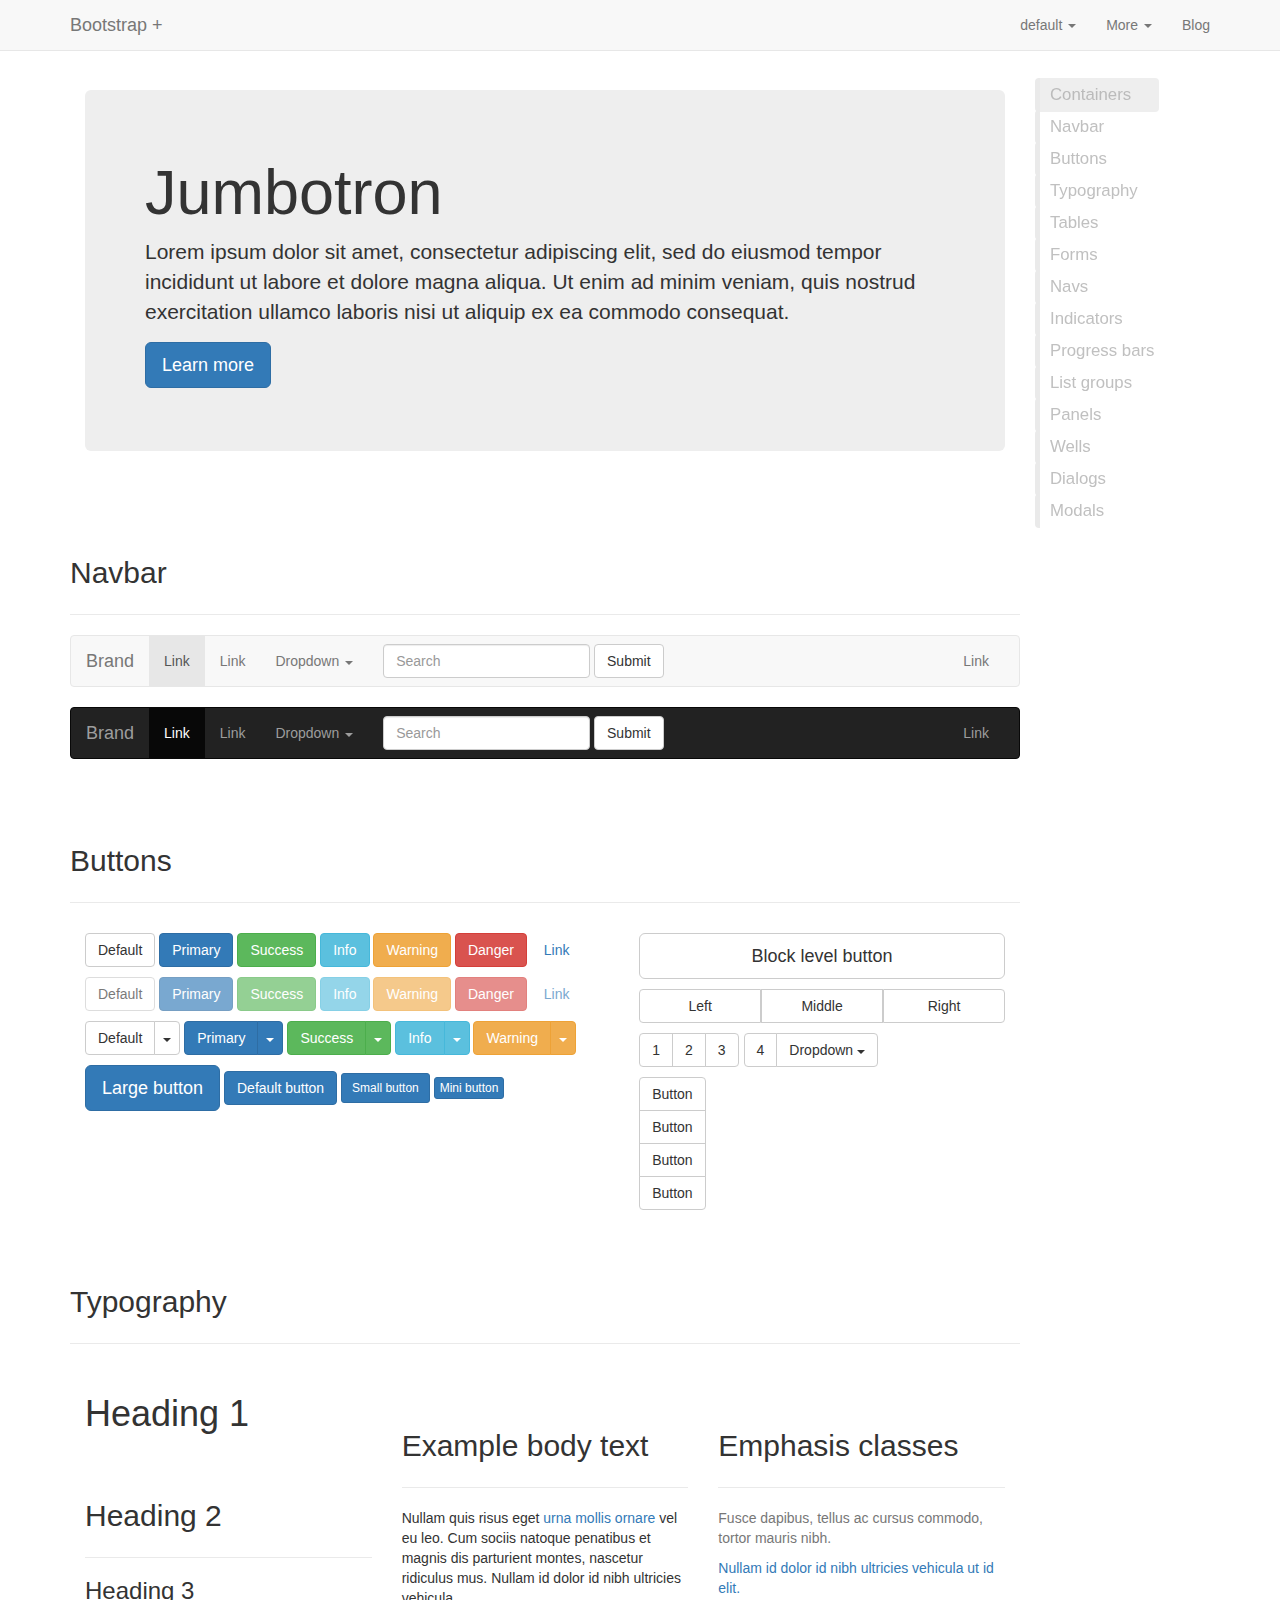
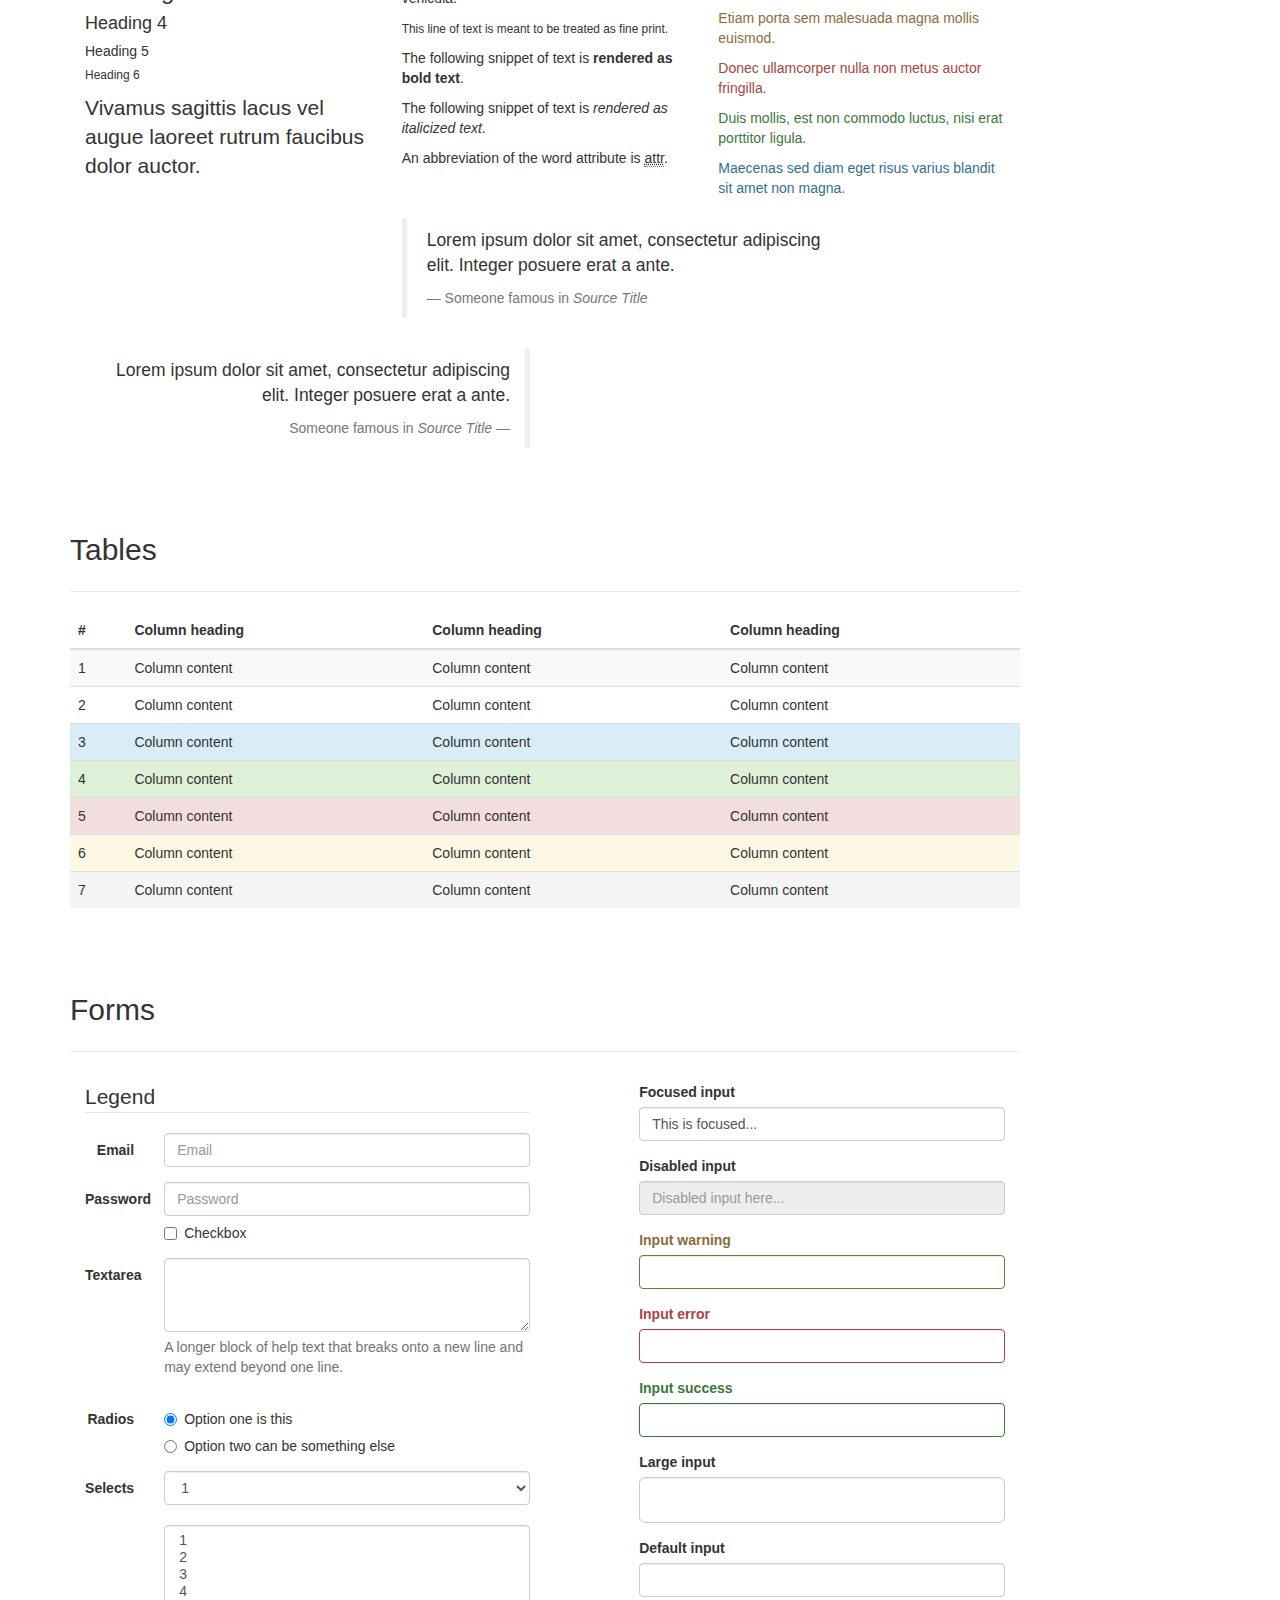
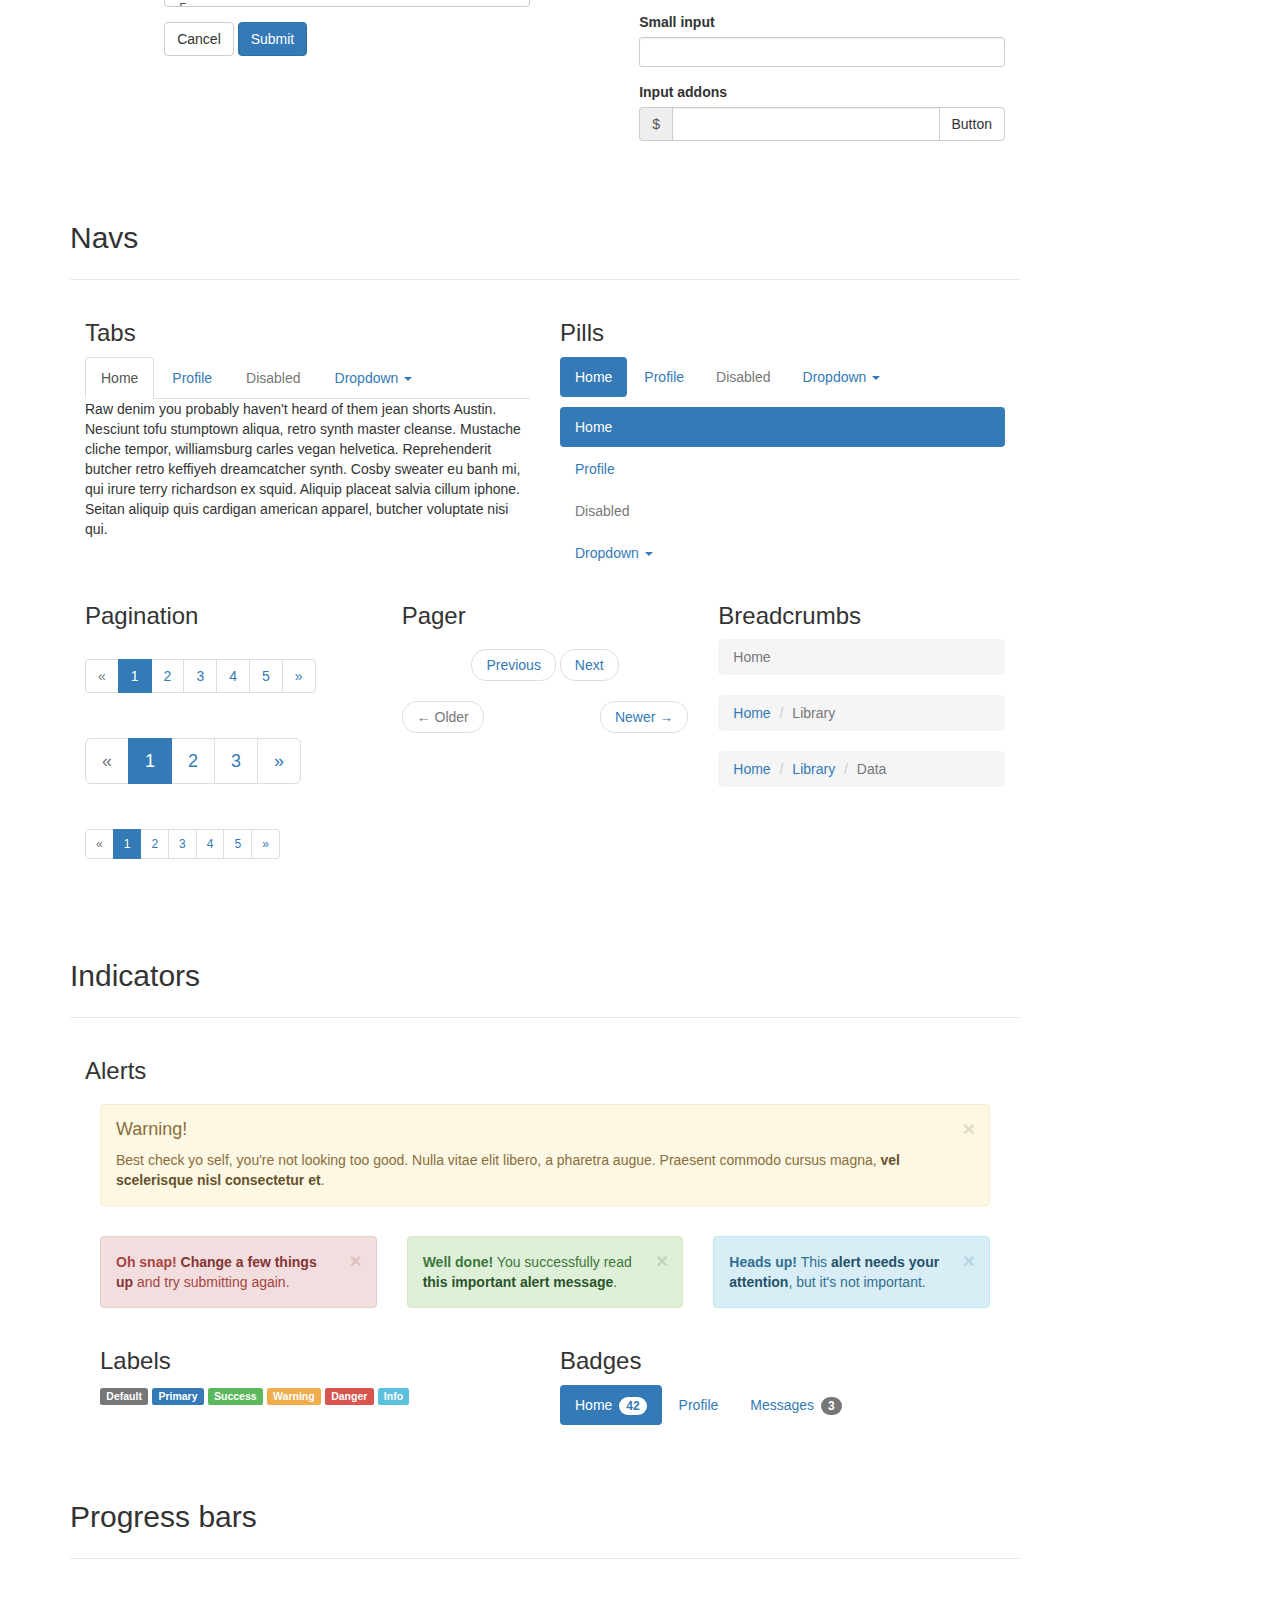
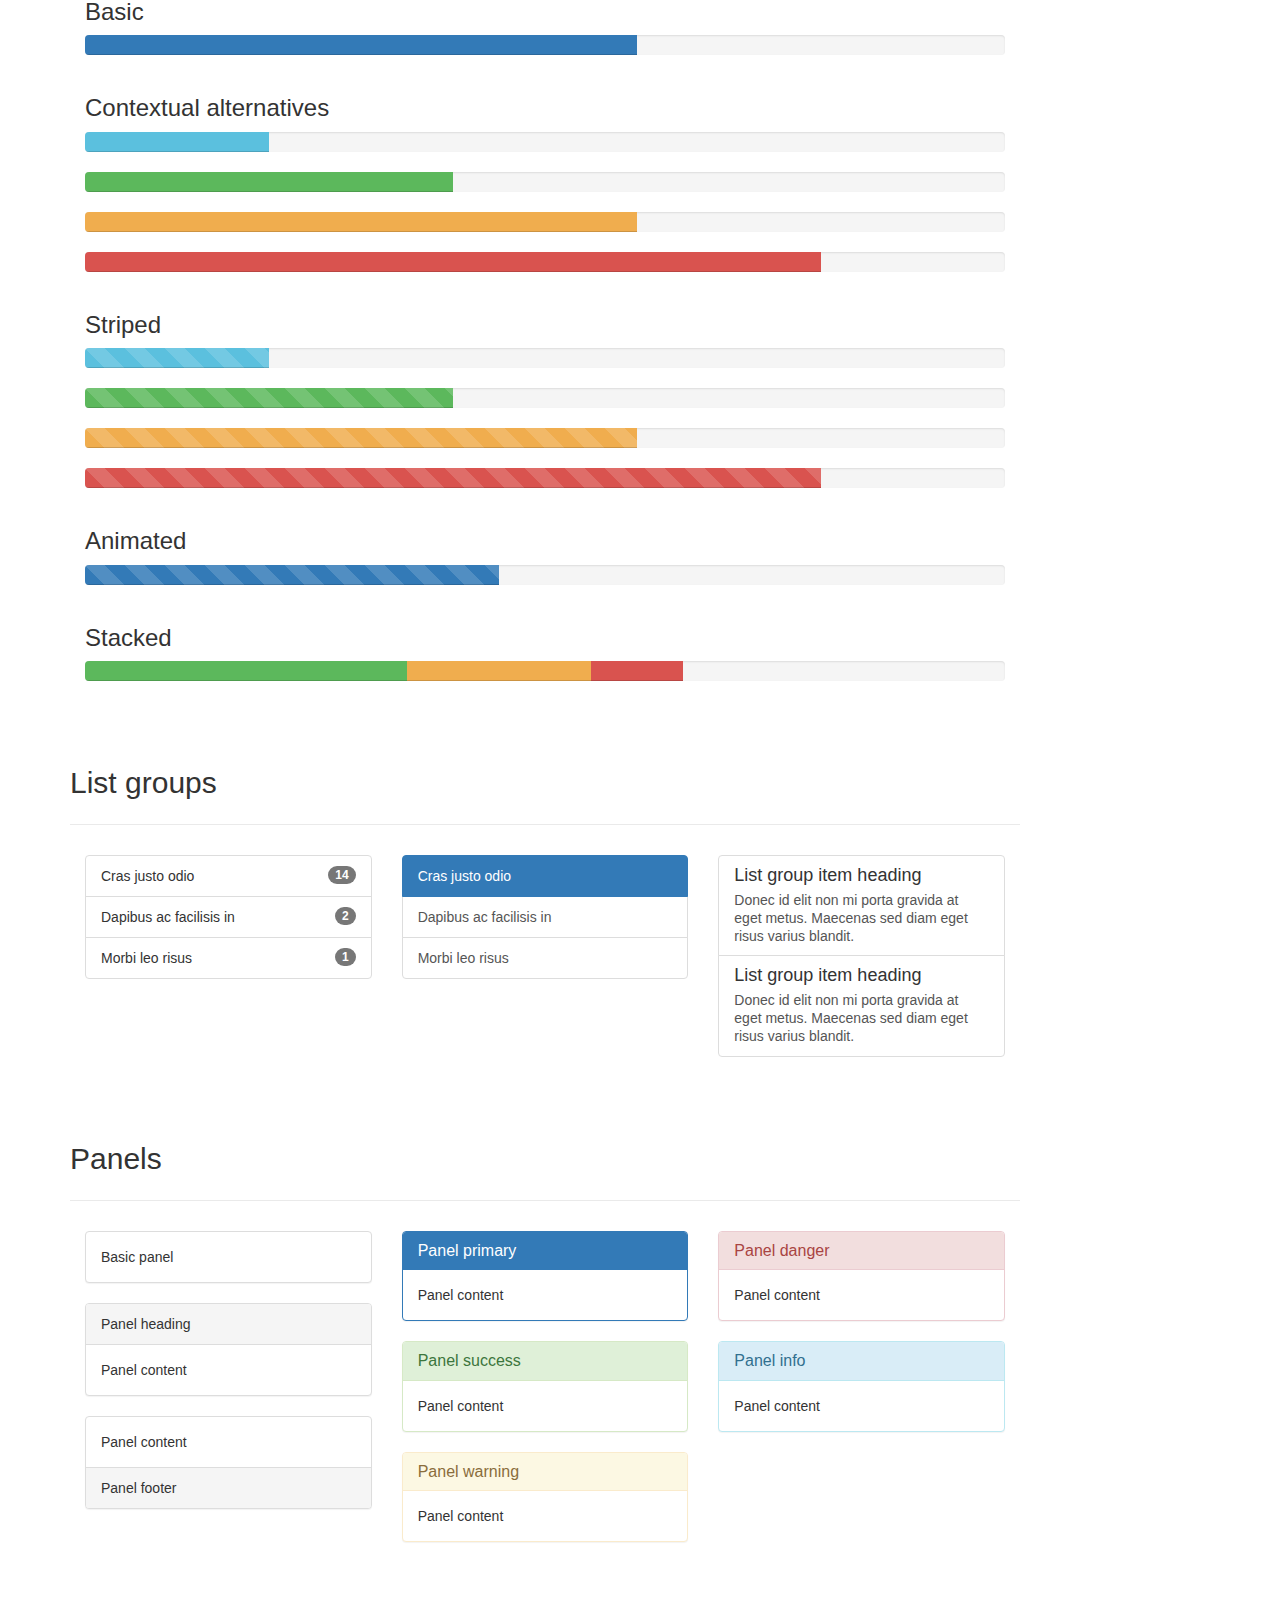
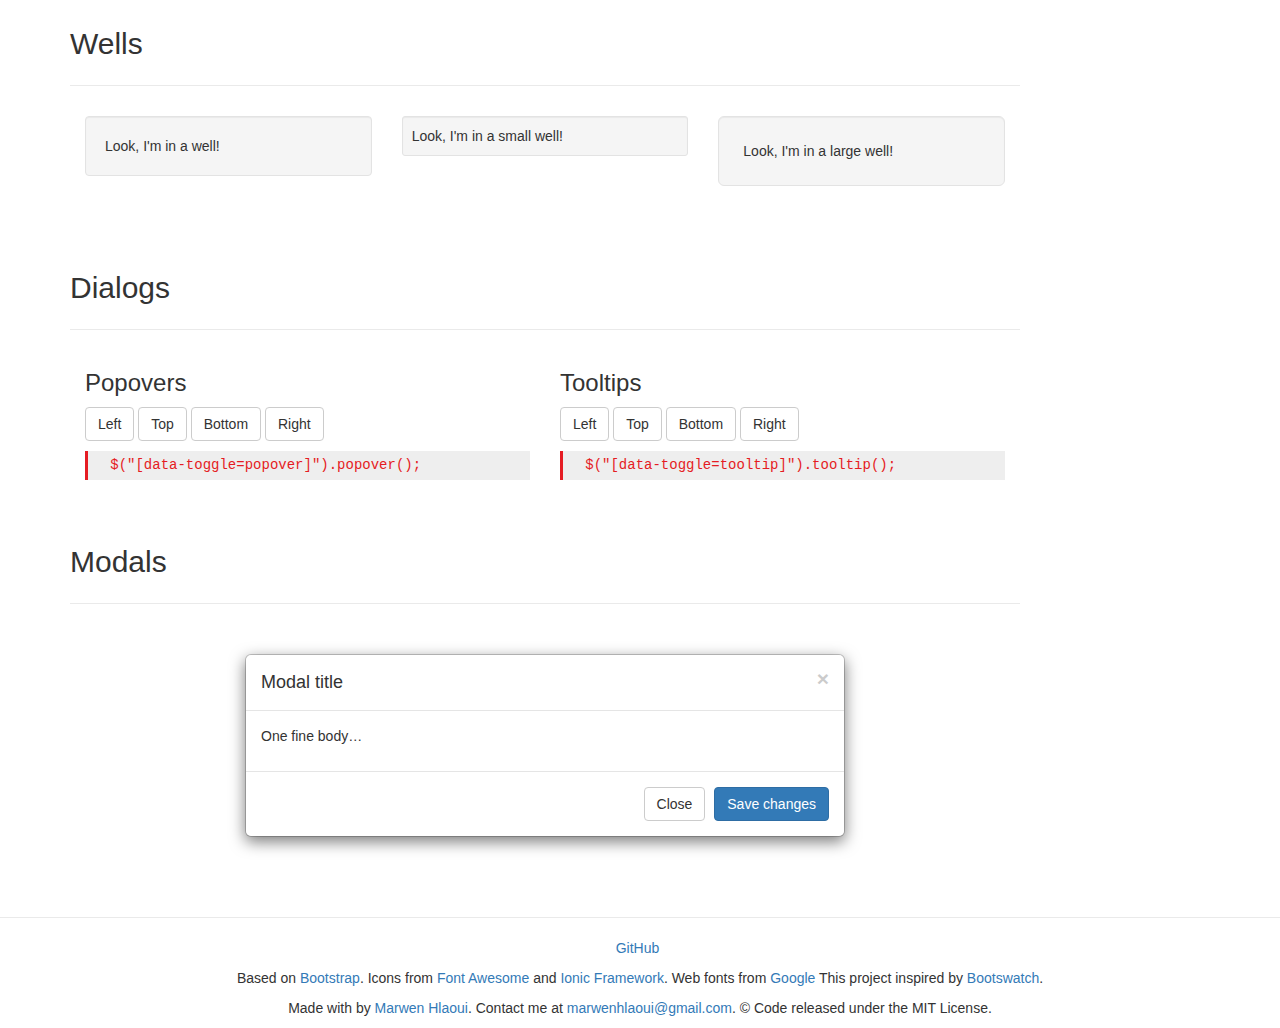
==== commit 761383ed: "facebook v0.1" ====
--- a/default/index.html
+++ b/default/index.html
@@ -59,8 +59,8 @@
             <span class="code ion ion-code-working"></span>
             <div class="code-data">
               <div class="jumbotron">
-                <h1>Bootstrap + facebook</h1>
-                <p>Lorem ipsum dolor sit amet, consectetur adipiscing elit, sed do eiusmod tempor incididunt ut labore et dolore magna aliqua. Ut enim ad minim veniam, quis nostrud exercitation ullamco laboris nisi ut aliquip ex ea commodo consequat. Duis aute irure dolor in reprehenderit in voluptate velit esse cillum dolore eu fugiat nulla pariatur. Excepteur sint occaecat cupidatat non proident, sunt in culpa qui officia deserunt mollit anim id est laborum.</p>
+                <h1>Jumbotron</h1>
+                <p>Lorem ipsum dolor sit amet, consectetur adipiscing elit, sed do eiusmod tempor incididunt ut labore et dolore magna aliqua. Ut enim ad minim veniam, quis nostrud exercitation ullamco laboris nisi ut aliquip ex ea commodo consequat.</p>
                 <p><a class="btn btn-primary btn-lg">Learn more</a></p>
               </div>
             </div>
@@ -168,7 +168,7 @@
           <h2>Buttons</h2>
             
             
-            <div class="col-md-8">
+            <div class="col-md-7">
               
               <div class="showcode row">
                 <span class="code ion ion-code-working"></span>
@@ -272,7 +272,7 @@
 
             </div>
 
-            <div class="col-md-4">
+            <div class="col-md-5">
 
               <div class="showcode row">
                 <span class="code ion ion-code-working"></span>
